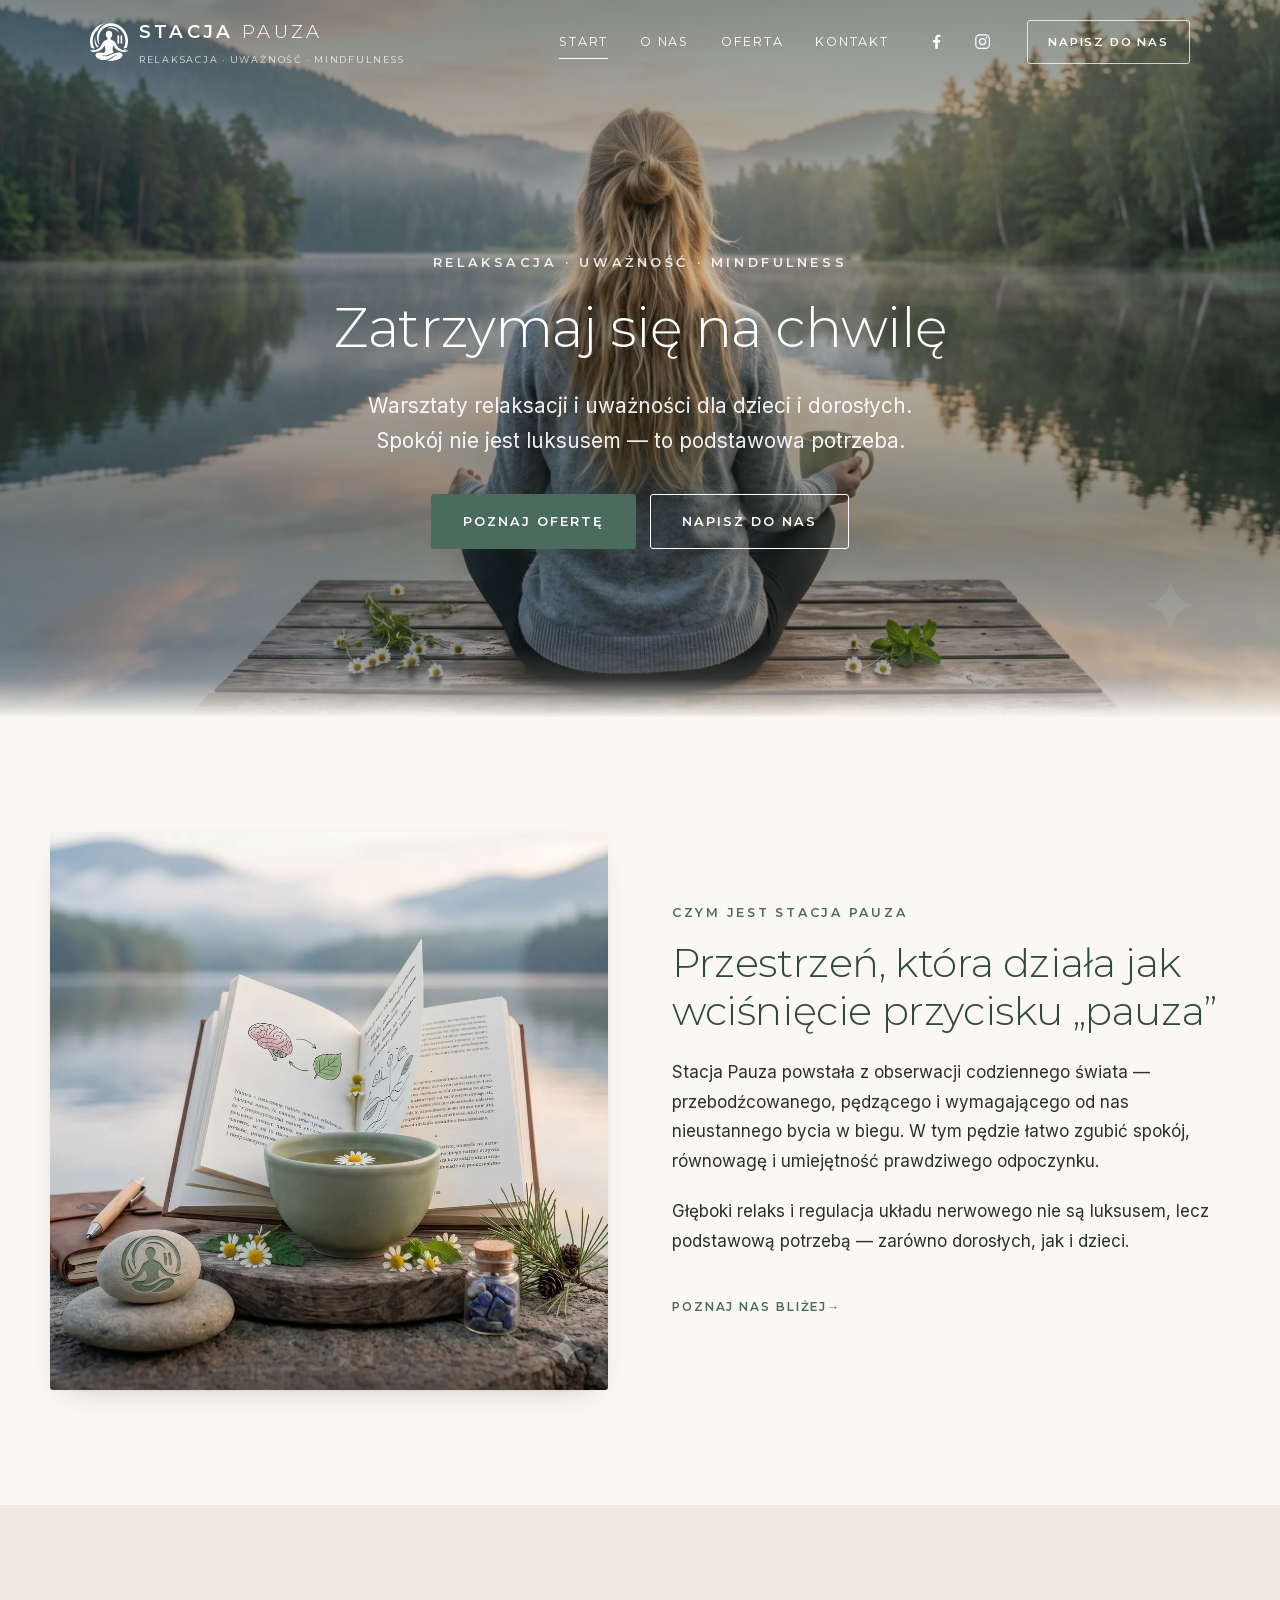
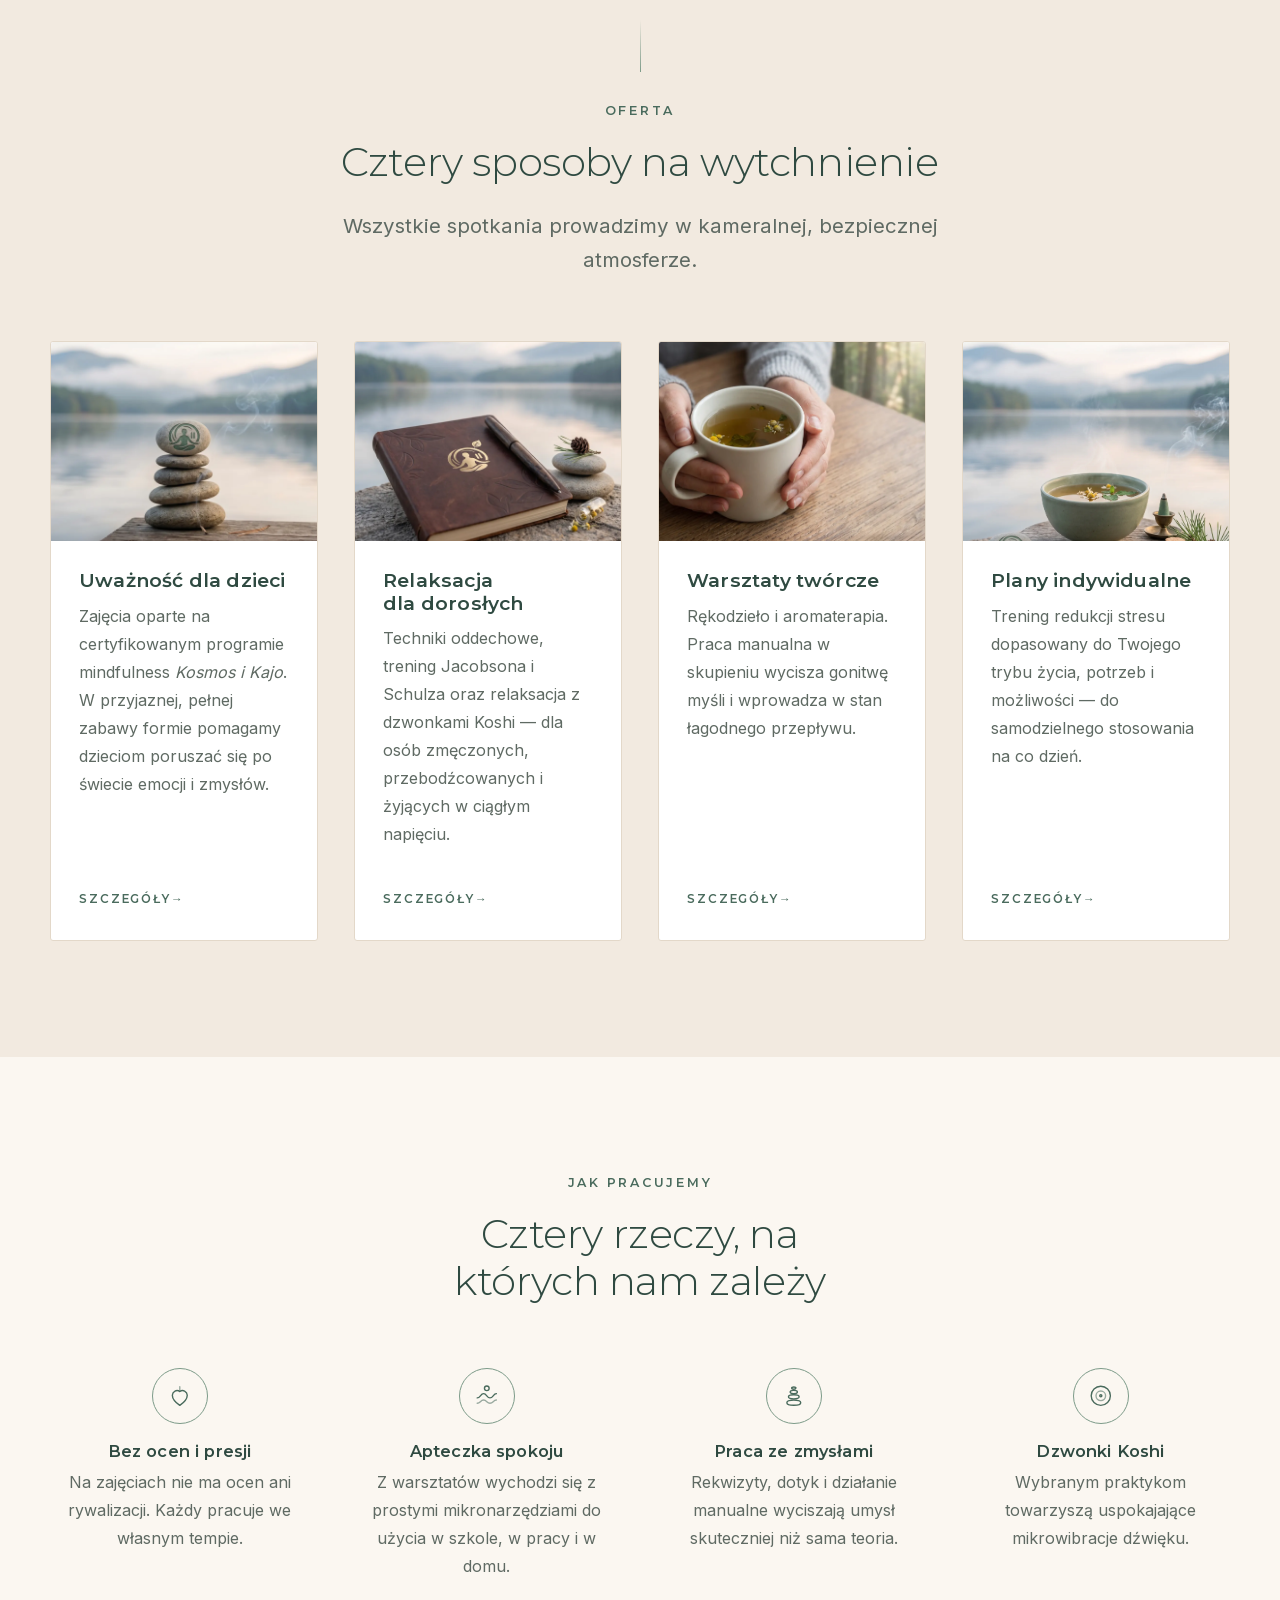
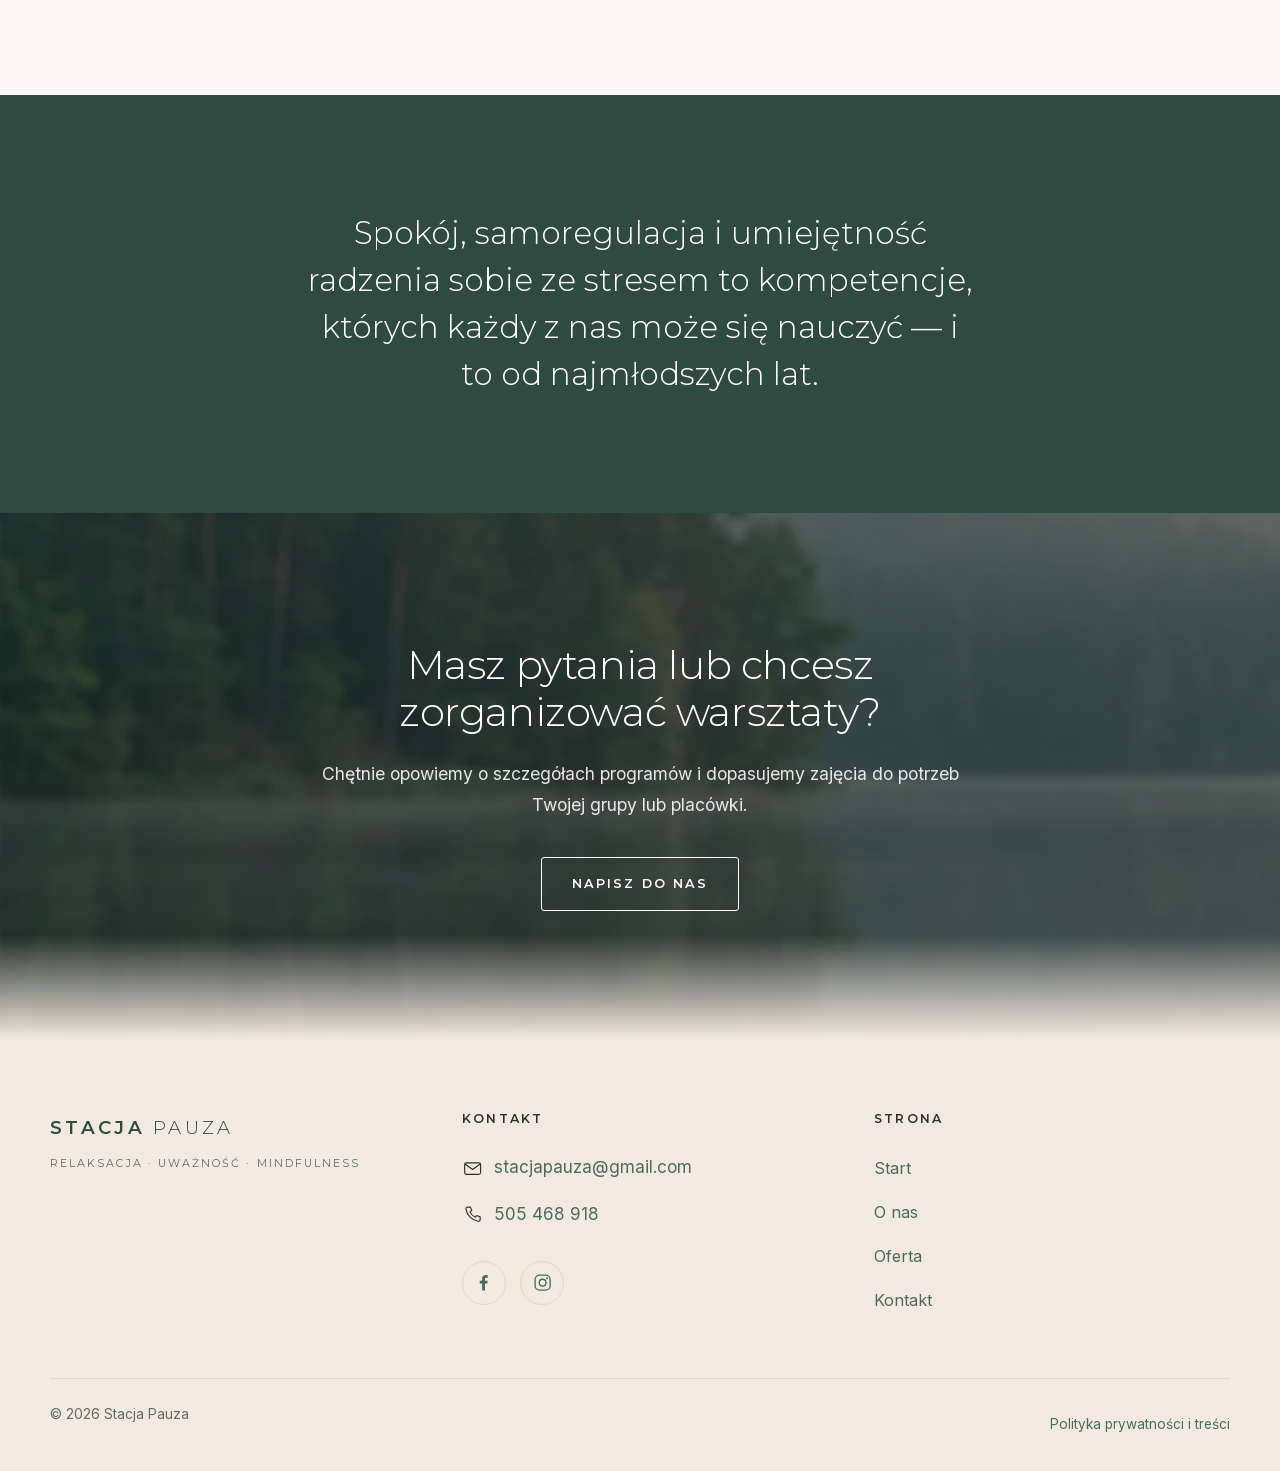
==== index.html @ aefe7a34 "Prawdziwe treści na wszystkich podstronach Wersja wynikowa po zmianach w repozytorium projektowym." ====
<!DOCTYPE html>
<html lang="pl">
<head>
  <meta charset="utf-8">
  <meta name="viewport" content="width=device-width, initial-scale=1">
  <title>Stacja Pauza</title>
  <meta name="description" content="Warsztaty relaksacji i uważności dla dzieci i dorosłych — mindfulness, techniki oddechowe, aromaterapia i dźwięk dzwonków Koshi.">
  <link rel="canonical" href="https://stacjapauza.pl/index.html">

  <meta property="og:site_name" content="Stacja Pauza">
  <meta property="og:title" content="Stacja Pauza">
  <meta property="og:description" content="Warsztaty relaksacji i uważności dla dzieci i dorosłych — mindfulness, techniki oddechowe, aromaterapia i dźwięk dzwonków Koshi.">
  <meta property="og:url" content="https://stacjapauza.pl/index.html">
  <meta property="og:image" content="https://stacjapauza.pl/assets/img/og.jpg">
  <meta property="og:type" content="website">
  <meta property="og:locale" content="pl_PL">
  <meta name="twitter:card" content="summary_large_image">

  <meta name="theme-color" content="#fbf7f1">
  <link rel="icon" href="/favicon.svg" type="image/svg+xml">
  <link rel="stylesheet" href="/assets/css/fonts.css">
  <link rel="stylesheet" href="/assets/css/style.css">
</head>
<body class="">
  <a class="skip-link" href="#main">Przejdź do treści</a>

    <!-- Zestaw ikon. Użycie: <svg class="icon"><use href="#i-oddech"></use></svg> -->
  <svg xmlns="http://www.w3.org/2000/svg" style="display:none" aria-hidden="true" focusable="false">
    <symbol id="i-oddech" viewBox="0 0 24 24" fill="none" stroke="currentColor" stroke-width="1.3" stroke-linecap="round" stroke-linejoin="round">
      <path d="M3 14c3 0 3-4 6-4s3 4 6 4 3-4 6-4"/>
      <path d="M3 19c3 0 3-3 6-3s3 3 6 3 3-3 6-3" opacity=".55"/>
      <circle cx="12" cy="5" r="2.2"/>
    </symbol>
    <symbol id="i-cisza" viewBox="0 0 24 24" fill="none" stroke="currentColor" stroke-width="1.3" stroke-linecap="round" stroke-linejoin="round">
      <circle cx="12" cy="12" r="9"/>
      <circle cx="12" cy="12" r="4.5" opacity=".55"/>
      <circle cx="12" cy="12" r="1"/>
    </symbol>
    <symbol id="i-rownowaga" viewBox="0 0 24 24" fill="none" stroke="currentColor" stroke-width="1.3" stroke-linecap="round" stroke-linejoin="round">
      <ellipse cx="12" cy="18.5" rx="6.5" ry="2.4"/>
      <ellipse cx="12" cy="13" rx="5" ry="2"/>
      <ellipse cx="12" cy="8.5" rx="3.4" ry="1.6"/>
      <ellipse cx="12" cy="4.8" rx="2" ry="1.1"/>
    </symbol>
    <symbol id="i-uwaznosc" viewBox="0 0 24 24" fill="none" stroke="currentColor" stroke-width="1.3" stroke-linecap="round" stroke-linejoin="round">
      <path d="M12 21c-4.5-3.2-7-6-7-9.6A4.4 4.4 0 0 1 12 8a4.4 4.4 0 0 1 7 3.4c0 3.6-2.5 6.4-7 9.6Z"/>
      <path d="M12 8V3.5" opacity=".55"/>
    </symbol>
    <symbol id="i-grupa" viewBox="0 0 24 24" fill="none" stroke="currentColor" stroke-width="1.3" stroke-linecap="round" stroke-linejoin="round">
      <circle cx="9" cy="8" r="3"/>
      <circle cx="17" cy="9.5" r="2.3" opacity=".55"/>
      <path d="M3.5 19c0-3 2.5-5 5.5-5s5.5 2 5.5 5"/>
      <path d="M16.5 14.2c2.3.4 4 2.3 4 4.8" opacity=".55"/>
    </symbol>
    <symbol id="i-czas" viewBox="0 0 24 24" fill="none" stroke="currentColor" stroke-width="1.3" stroke-linecap="round" stroke-linejoin="round">
      <circle cx="12" cy="12" r="9"/>
      <path d="M12 7v5.2l3.2 1.9"/>
    </symbol>
    <symbol id="i-mail" viewBox="0 0 24 24" fill="none" stroke="currentColor" stroke-width="1.3" stroke-linecap="round" stroke-linejoin="round">
      <rect x="3" y="5.5" width="18" height="13" rx="2"/>
      <path d="m3.8 7 8.2 6 8.2-6"/>
    </symbol>
    <symbol id="i-telefon" viewBox="0 0 24 24" fill="none" stroke="currentColor" stroke-width="1.3" stroke-linecap="round" stroke-linejoin="round">
      <path d="M6.5 3.5h3l1.5 4-2 1.4a12 12 0 0 0 6.1 6.1l1.4-2 4 1.5v3a2 2 0 0 1-2.2 2A16.5 16.5 0 0 1 4.5 5.7a2 2 0 0 1 2-2.2Z"/>
    </symbol>
    <symbol id="i-miejsce" viewBox="0 0 24 24" fill="none" stroke="currentColor" stroke-width="1.3" stroke-linecap="round" stroke-linejoin="round">
      <path d="M12 21.5c4.3-4.6 6.5-8 6.5-10.8a6.5 6.5 0 1 0-13 0c0 2.8 2.2 6.2 6.5 10.8Z"/>
      <circle cx="12" cy="10.5" r="2.4"/>
    </symbol>
    <symbol id="i-facebook" viewBox="0 0 24 24" fill="currentColor">
      <path d="M13.5 21v-8h2.7l.4-3.1h-3.1V7.9c0-.9.25-1.5 1.55-1.5H16.7V3.6A21 21 0 0 0 14.3 3.5c-2.4 0-4 1.45-4 4.12V9.9H7.6V13h2.7v8Z"/>
    </symbol>
    <symbol id="i-instagram" viewBox="0 0 24 24" fill="none" stroke="currentColor" stroke-width="1.5" stroke-linecap="round">
      <rect x="3.5" y="3.5" width="17" height="17" rx="5"/>
      <circle cx="12" cy="12" r="3.8"/>
      <circle cx="17" cy="7" r="1.1" fill="currentColor" stroke="none"/>
    </symbol>
  </svg>


  <header class="site-header" id="site-header">
    <div class="site-header__inner">
      <a class="brand" href="/index.html">
        <span class="brand__mark" aria-hidden="true"></span>
        <span class="brand__text">
          <span class="brand__name"><strong>Stacja</strong> Pauza</span>
          <span class="brand__tagline">Relaksacja · Uważność · Mindfulness</span>
        </span>
      </a>

      <button class="nav-toggle" type="button" aria-expanded="false" aria-controls="site-nav">
        <span class="nav-toggle__bars" aria-hidden="true"></span>
        <span class="nav-toggle__label">Menu</span>
      </button>

      <nav class="site-nav" id="site-nav" aria-label="Menu główne">
        <a href="/index.html" aria-current="page">Start</a>
      <a href="/about.html">O nas</a>
      <a href="/services.html">Oferta</a>
      <a href="/contact.html">Kontakt</a>
        <span class="site-nav__social">
          <a href="https://www.facebook.com/stacjapauza" aria-label="Facebook" rel="noopener" target="_blank"><svg class="icon" aria-hidden="true"><use href="#i-facebook"></use></svg></a>
          <a href="https://www.instagram.com/stacjapauza/" aria-label="Instagram" rel="noopener" target="_blank"><svg class="icon" aria-hidden="true"><use href="#i-instagram"></use></svg></a>
        </span>
        <a class="btn btn--sm site-nav__cta" href="/contact.html">Napisz do nas</a>
      </nav>
    </div>
  </header>

  <section class="hero hero--large hero--photo" style="background-image:url(/assets/img/hero-pomost.webp);background-position:center 26%">
    <div class="hero__inner">
      <p class="hero__kicker">Relaksacja · Uważność · Mindfulness</p>
      <h1 class="hero__title">Zatrzymaj się na chwilę</h1>
      <p class="hero__lead">Warsztaty relaksacji i uważności dla dzieci i dorosłych. Spokój nie jest luksusem — to podstawowa potrzeba.</p>
      <p class="hero__actions">
        <a class="btn" href="/services.html">Poznaj ofertę</a>
        <a class="btn btn--ghost" href="/contact.html">Napisz do nas</a>
      </p>
    </div>
  </section>

  <main id="main">
    <section class="section">
      <div class="container">
        <div class="split">
          <div class="split__media">
            <img src="/assets/img/ksiazka-miska.webp" width="1100" height="1100"
                 alt="Otwarta książka, ceramiczna miska z naparem i kamienie nad brzegiem jeziora" loading="lazy">
          </div>
          <div class="split__text">
            <p class="kicker">Czym jest Stacja Pauza</p>
            <h2>Przestrzeń, która działa jak wciśnięcie przycisku „pauza”</h2>
            <p>Stacja Pauza powstała z obserwacji codziennego świata — przebodźcowanego,
              pędzącego i wymagającego od nas nieustannego bycia w biegu. W tym pędzie łatwo
              zgubić spokój, równowagę i umiejętność prawdziwego odpoczynku.</p>
            <p>Głęboki relaks i regulacja układu nerwowego nie są luksusem, lecz podstawową
              potrzebą — zarówno dorosłych, jak i dzieci.</p>
            <p><a class="card__more" href="/about.html">Poznaj nas bliżej</a></p>
          </div>
        </div>
      </div>
    </section>

    <section class="section section--sand">
      <div class="container">
        <div class="section-head">
          <span class="mark" aria-hidden="true"></span>
          <p class="kicker">Oferta</p>
          <h2>Cztery sposoby na wytchnienie</h2>
          <p class="lead">Wszystkie spotkania prowadzimy w kameralnej, bezpiecznej atmosferze.</p>
        </div>

        <div class="cards">
          <article class="card">
            <div class="card__media">
              <img src="/assets/img/kamienie-pomost.webp" width="1100" height="1100"
                   alt="Stos kamieni na drewnianym pomoście, mgła nad jeziorem" loading="lazy">
            </div>
            <div class="card__body">
              <h3>Uważność dla dzieci</h3>
              <p>Zajęcia oparte na certyfikowanym programie mindfulness <em>Kosmos i Kajo</em>.
                W przyjaznej, pełnej zabawy formie pomagamy dzieciom poruszać się po świecie
                emocji i zmysłów.</p>
              <a class="card__more" href="/services.html">Szczegóły</a>
            </div>
          </article>

          <article class="card">
            <div class="card__media">
              <img src="/assets/img/dziennik.webp" width="1100" height="1100"
                   alt="Skórzany dziennik i pióro na kamieniu nad jeziorem" loading="lazy">
            </div>
            <div class="card__body">
              <h3>Relaksacja dla dorosłych</h3>
              <p>Techniki oddechowe, trening Jacobsona i Schulza oraz relaksacja z dzwonkami
                Koshi — dla osób zmęczonych, przebodźcowanych i żyjących w ciągłym napięciu.</p>
              <a class="card__more" href="/services.html">Szczegóły</a>
            </div>
          </article>

          <article class="card">
            <div class="card__media">
              <img src="/assets/img/herbata-dlonie.webp" width="1600" height="893"
                   alt="Dłonie obejmujące kubek ziołowego naparu" loading="lazy">
            </div>
            <div class="card__body">
              <h3>Warsztaty twórcze</h3>
              <p>Rękodzieło i aromaterapia. Praca manualna w skupieniu wycisza gonitwę myśli
                i wprowadza w stan łagodnego przepływu.</p>
              <a class="card__more" href="/services.html">Szczegóły</a>
            </div>
          </article>

          <article class="card">
            <div class="card__media">
              <img src="/assets/img/miska-kadzidlo.webp" width="1400" height="1042"
                   alt="Ceramiczna miska z naparem i kadzidło nad taflą jeziora" loading="lazy">
            </div>
            <div class="card__body">
              <h3>Plany indywidualne</h3>
              <p>Trening redukcji stresu dopasowany do Twojego trybu życia, potrzeb
                i możliwości — do samodzielnego stosowania na co dzień.</p>
              <a class="card__more" href="/services.html">Szczegóły</a>
            </div>
          </article>
        </div>
      </div>
    </section>

    <section class="section">
      <div class="container">
        <div class="section-head">
          <p class="kicker">Jak pracujemy</p>
          <h2>Cztery rzeczy, na których nam zależy</h2>
        </div>

        <div class="values">
          <div class="value">
            <div class="value__icon"><svg class="icon" aria-hidden="true"><use href="#i-uwaznosc"></use></svg></div>
            <h3>Bez ocen i presji</h3>
            <p>Na zajęciach nie ma ocen ani rywalizacji. Każdy pracuje we własnym tempie.</p>
          </div>
          <div class="value">
            <div class="value__icon"><svg class="icon" aria-hidden="true"><use href="#i-oddech"></use></svg></div>
            <h3>Apteczka spokoju</h3>
            <p>Z warsztatów wychodzi się z prostymi mikronarzędziami do użycia w szkole,
              w pracy i w domu.</p>
          </div>
          <div class="value">
            <div class="value__icon"><svg class="icon" aria-hidden="true"><use href="#i-rownowaga"></use></svg></div>
            <h3>Praca ze zmysłami</h3>
            <p>Rekwizyty, dotyk i działanie manualne wyciszają umysł skuteczniej niż sama teoria.</p>
          </div>
          <div class="value">
            <div class="value__icon"><svg class="icon" aria-hidden="true"><use href="#i-cisza"></use></svg></div>
            <h3>Dzwonki Koshi</h3>
            <p>Wybranym praktykom towarzyszą uspokajające mikrowibracje dźwięku.</p>
          </div>
        </div>
      </div>
    </section>

    <section class="section section--forest">
      <div class="container">
        <blockquote class="quote">
          <p>Spokój, samoregulacja i umiejętność radzenia sobie ze stresem to kompetencje,
            których każdy z nas może się nauczyć — i to od najmłodszych lat.</p>
        </blockquote>
      </div>
    </section>

    <section class="cta-band" style="background-image:url(/assets/img/band-jezioro.webp);background-position:center 30%">
      <div class="cta-band__inner">
        <h2>Masz pytania lub chcesz zorganizować warsztaty?</h2>
        <p>Chętnie opowiemy o szczegółach programów i dopasujemy zajęcia do potrzeb
          Twojej grupy lub placówki.</p>
        <p class="hero__actions"><a class="btn btn--ghost" href="/contact.html">Napisz do nas</a></p>
      </div>
    </section>
  </main>

  <footer class="site-footer">
    <div class="site-footer__inner">
      <div class="site-footer__brand">
        <span class="brand__name"><strong>Stacja</strong> Pauza</span>
        <p class="site-footer__tagline">Relaksacja · Uważność · Mindfulness</p>
      </div>

      <div class="site-footer__col">
        <h2>Kontakt</h2>
        <ul class="contact-list">
          <li><svg class="icon" aria-hidden="true"><use href="#i-mail"></use></svg><a href="mailto:stacjapauza@gmail.com">stacjapauza@gmail.com</a></li>
          <li><svg class="icon" aria-hidden="true"><use href="#i-telefon"></use></svg><a href="tel:+48505468918">505 468 918</a></li>
        </ul>
        <p class="social"><a href="https://www.facebook.com/stacjapauza" aria-label="Facebook" rel="noopener" target="_blank"><svg class="icon" aria-hidden="true"><use href="#i-facebook"></use></svg></a><a href="https://www.instagram.com/stacjapauza/" aria-label="Instagram" rel="noopener" target="_blank"><svg class="icon" aria-hidden="true"><use href="#i-instagram"></use></svg></a></p>
      </div>

      <div class="site-footer__col">
        <h2>Strona</h2>
        <nav aria-label="Menu w stopce">
          <a href="/index.html" aria-current="page">Start</a>
      <a href="/about.html">O nas</a>
      <a href="/services.html">Oferta</a>
      <a href="/contact.html">Kontakt</a>
        </nav>
      </div>
    </div>

    <div class="site-footer__bottom">
      <p>&copy; 2026 Stacja Pauza</p>
      <a href="/privacy.html">Polityka prywatności i treści</a>
    </div>
  </footer>

  <script src="/assets/js/site.js" defer></script>
  <script data-goatcounter="https://stacjapauza.goatcounter.com/count"
          async src="//gc.zgo.at/count.js"></script>
</body>
</html>
---- assets/css/fonts.css ----
/* Fonty hostowane lokalnie — bez odpytywania serwerów Google (RODO).
   Generowane przez scripts/fetch-fonts.sh — nie edytować ręcznie. */

@font-face {
  font-family: 'Inter';
  font-style: normal;
  font-weight: 400;
  font-display: swap;
  src: url(/assets/fonts/inter-400-latin-ext.woff2) format('woff2');
  unicode-range: U+0100-02BA, U+02BD-02C5, U+02C7-02CC, U+02CE-02D7, U+02DD-02FF, U+0304, U+0308, U+0329, U+1D00-1DBF, U+1E00-1E9F, U+1EF2-1EFF, U+2020, U+20A0-20AB, U+20AD-20C0, U+2113, U+2C60-2C7F, U+A720-A7FF;
}

@font-face {
  font-family: 'Inter';
  font-style: normal;
  font-weight: 400;
  font-display: swap;
  src: url(/assets/fonts/inter-400-latin.woff2) format('woff2');
  unicode-range: U+0000-00FF, U+0131, U+0152-0153, U+02BB-02BC, U+02C6, U+02DA, U+02DC, U+0304, U+0308, U+0329, U+2000-206F, U+20AC, U+2122, U+2191, U+2193, U+2212, U+2215, U+FEFF, U+FFFD;
}

@font-face {
  font-family: 'Montserrat';
  font-style: normal;
  font-weight: 300;
  font-display: swap;
  src: url(/assets/fonts/montserrat-300-latin-ext.woff2) format('woff2');
  unicode-range: U+0100-02BA, U+02BD-02C5, U+02C7-02CC, U+02CE-02D7, U+02DD-02FF, U+0304, U+0308, U+0329, U+1D00-1DBF, U+1E00-1E9F, U+1EF2-1EFF, U+2020, U+20A0-20AB, U+20AD-20C0, U+2113, U+2C60-2C7F, U+A720-A7FF;
}

@font-face {
  font-family: 'Montserrat';
  font-style: normal;
  font-weight: 300;
  font-display: swap;
  src: url(/assets/fonts/montserrat-300-latin.woff2) format('woff2');
  unicode-range: U+0000-00FF, U+0131, U+0152-0153, U+02BB-02BC, U+02C6, U+02DA, U+02DC, U+0304, U+0308, U+0329, U+2000-206F, U+20AC, U+2122, U+2191, U+2193, U+2212, U+2215, U+FEFF, U+FFFD;
}

@font-face {
  font-family: 'Montserrat';
  font-style: normal;
  font-weight: 400;
  font-display: swap;
  src: url(/assets/fonts/montserrat-400-latin-ext.woff2) format('woff2');
  unicode-range: U+0100-02BA, U+02BD-02C5, U+02C7-02CC, U+02CE-02D7, U+02DD-02FF, U+0304, U+0308, U+0329, U+1D00-1DBF, U+1E00-1E9F, U+1EF2-1EFF, U+2020, U+20A0-20AB, U+20AD-20C0, U+2113, U+2C60-2C7F, U+A720-A7FF;
}

@font-face {
  font-family: 'Montserrat';
  font-style: normal;
  font-weight: 400;
  font-display: swap;
  src: url(/assets/fonts/montserrat-400-latin.woff2) format('woff2');
  unicode-range: U+0000-00FF, U+0131, U+0152-0153, U+02BB-02BC, U+02C6, U+02DA, U+02DC, U+0304, U+0308, U+0329, U+2000-206F, U+20AC, U+2122, U+2191, U+2193, U+2212, U+2215, U+FEFF, U+FFFD;
}

@font-face {
  font-family: 'Montserrat';
  font-style: normal;
  font-weight: 600;
  font-display: swap;
  src: url(/assets/fonts/montserrat-600-latin-ext.woff2) format('woff2');
  unicode-range: U+0100-02BA, U+02BD-02C5, U+02C7-02CC, U+02CE-02D7, U+02DD-02FF, U+0304, U+0308, U+0329, U+1D00-1DBF, U+1E00-1E9F, U+1EF2-1EFF, U+2020, U+20A0-20AB, U+20AD-20C0, U+2113, U+2C60-2C7F, U+A720-A7FF;
}

@font-face {
  font-family: 'Montserrat';
  font-style: normal;
  font-weight: 600;
  font-display: swap;
  src: url(/assets/fonts/montserrat-600-latin.woff2) format('woff2');
  unicode-range: U+0000-00FF, U+0131, U+0152-0153, U+02BB-02BC, U+02C6, U+02DA, U+02DC, U+0304, U+0308, U+0329, U+2000-206F, U+20AC, U+2122, U+2191, U+2193, U+2212, U+2215, U+FEFF, U+FFFD;
}
---- assets/css/style.css ----
/* Stacja Pauza — arkusz stylów.
   Kolory wyprowadzone z logotypu i zdjęć marki (content/images/katalog.md):
   szałwiowa zieleń sygnetu, mgła nad jeziorem, ciepłe drewno, kremowy piasek. */

:root {
  /* kolory */
  --ink: #2b322e;
  --ink-soft: #5f6a63;
  --cream: #fbf7f1;
  --sand: #f2eae0;
  --line: #e3d8c9;
  --sage: #7d9b89;
  --sage-deep: #4a6b5d;
  --forest: #2f4a41;
  --gold: #b08d57;
  --white: #fff;

  /* wymiary */
  --container: 1180px;
  --prose: 66ch;
  --gutter: clamp(1.25rem, 4vw, 2.5rem);
  --section-y: clamp(4rem, 9vw, 7.5rem);
  --radius: 3px;

  /* typografia */
  --font-head: "Montserrat", "Helvetica Neue", Arial, sans-serif;
  --font-body: "Inter", "Helvetica Neue", Arial, sans-serif;

  --header-h: 5.25rem;
  --shadow: 0 1px 2px rgba(43, 50, 46, .04), 0 12px 32px -18px rgba(43, 50, 46, .3);
}

*,
*::before,
*::after {
  box-sizing: border-box;
}

html {
  scroll-behavior: smooth;
}

@media (prefers-reduced-motion: reduce) {
  html { scroll-behavior: auto; }
  *, *::before, *::after { animation: none !important; transition: none !important; }
}

body {
  margin: 0;
  background: var(--cream);
  color: var(--ink);
  font-family: var(--font-body);
  font-size: 1.0625rem;
  line-height: 1.75;
  -webkit-font-smoothing: antialiased;
}

img {
  max-width: 100%;
  height: auto;
  display: block;
}

a {
  color: var(--sage-deep);
  text-underline-offset: .18em;
  text-decoration-thickness: 1px;
}

a:hover {
  color: var(--forest);
}

:focus-visible {
  outline: 2px solid var(--sage-deep);
  outline-offset: 3px;
}

.icon {
  width: 1.25em;
  height: 1.25em;
  flex: none;
}

/* ---------- typografia ---------- */

h1, h2, h3, h4 {
  font-family: var(--font-head);
  font-weight: 300;
  line-height: 1.18;
  letter-spacing: -.01em;
  color: var(--forest);
  margin: 0 0 .6em;
  text-wrap: balance;
}

h1 { font-size: clamp(2.1rem, 5.2vw, 3.4rem); }
h2 { font-size: clamp(1.7rem, 3.6vw, 2.5rem); }
h3 { font-size: 1.2rem; font-weight: 600; letter-spacing: .01em; }

p { margin: 0 0 1.25rem; }
p:last-child { margin-bottom: 0; }

.lead {
  font-size: clamp(1.1rem, 1.7vw, 1.28rem);
  line-height: 1.65;
  color: var(--ink-soft);
}

.kicker {
  font-family: var(--font-head);
  font-size: .78rem;
  font-weight: 600;
  letter-spacing: .22em;
  text-transform: uppercase;
  color: var(--sage-deep);
  margin: 0 0 1rem;
}

.skip-link {
  position: absolute;
  left: -9999px;
}

.skip-link:focus {
  left: var(--gutter);
  top: 1rem;
  z-index: 200;
  padding: .6rem 1.1rem;
  background: var(--white);
  border-radius: var(--radius);
  box-shadow: var(--shadow);
}

/* ---------- przyciski ---------- */

.btn {
  display: inline-flex;
  align-items: center;
  justify-content: center;
  gap: .5rem;
  min-height: 2.75rem;
  padding: .95rem 1.9rem;
  border: 1px solid var(--sage-deep);
  border-radius: var(--radius);
  background: var(--sage-deep);
  color: var(--white);
  font-family: var(--font-head);
  font-size: .8rem;
  font-weight: 600;
  letter-spacing: .16em;
  text-transform: uppercase;
  text-decoration: none;
  transition: background-color .25s, border-color .25s, color .25s;
}

.btn:hover {
  background: var(--forest);
  border-color: var(--forest);
  color: var(--white);
}

.btn--ghost {
  background: transparent;
  border-color: currentColor;
  color: var(--white);
}

.btn--ghost:hover {
  background: rgba(255, 255, 255, .14);
  border-color: var(--white);
  color: var(--white);
}

.btn--sm {
  padding: .65rem 1.25rem;
  font-size: .72rem;
  white-space: nowrap;
}

/* ---------- nagłówek strony ---------- */

.site-header {
  position: sticky;
  top: 0;
  z-index: 100;
  background: var(--cream);
  border-bottom: 1px solid var(--line);
  transition: background-color .3s, border-color .3s;
}

/* Na podstronach ze zdjęciem powitalnym nagłówek leży na zdjęciu,
   dopóki użytkownik nie zacznie przewijać (klasę dokłada assets/js/site.js). */
body:not(.no-hero) .site-header {
  position: fixed;
  inset: 0 0 auto;
  background: transparent;
  border-bottom-color: transparent;
}

body:not(.no-hero) .site-header:not(.is-scrolled) .brand,
body:not(.no-hero) .site-header:not(.is-scrolled) .site-nav a:not(.btn),
body:not(.no-hero) .site-header:not(.is-scrolled) .nav-toggle {
  color: var(--white);
}

body:not(.no-hero) .site-header:not(.is-scrolled) .brand__tagline {
  color: rgba(255, 255, 255, .8);
}

body:not(.no-hero) .site-header:not(.is-scrolled) .site-nav__cta {
  border-color: rgba(255, 255, 255, .75);
  background: transparent;
}

body:not(.no-hero) .site-header.is-scrolled {
  background: var(--cream);
  border-bottom-color: var(--line);
  box-shadow: 0 8px 24px -20px rgba(43, 50, 46, .5);
}

.site-header__inner {
  position: relative;
  max-width: var(--container);
  min-height: var(--header-h);
  margin: 0 auto;
  padding: 0 var(--gutter);
  display: flex;
  align-items: center;
  justify-content: space-between;
  gap: clamp(1rem, 3vw, 2rem);
}

.brand {
  display: flex;
  align-items: center;
  gap: .7rem;
  min-height: 2.75rem;
  min-width: 0;
  color: var(--forest);
  text-decoration: none;
  transition: color .3s;
}

.brand__text {
  display: grid;
  gap: .2rem;
  min-width: 0;
}

/* Sygnet jako maska, a nie zwykły obrazek: dzięki temu przyjmuje kolor tekstu obok,
   czyli jest biały nad zdjęciem i ciemnozielony po przewinięciu — bez drugiego pliku.
   Poza @supports znak się nie pokazuje, żeby w starszej przeglądarce nie został
   po nim kolorowy prostokąt. */
.brand__mark {
  display: none;
  flex: none;
  width: clamp(1.9rem, 4.4vw, 2.35rem);
  aspect-ratio: 1;
  background: currentColor;
}

@supports ((-webkit-mask-image: url("#m")) or (mask-image: url("#m"))) {
  .brand__mark {
    display: block;
    -webkit-mask: url(/assets/img/logo-znak.svg) center / contain no-repeat;
    mask: url(/assets/img/logo-znak.svg) center / contain no-repeat;
  }
}

.brand__name {
  font-family: var(--font-head);
  font-size: clamp(.95rem, 2.4vw, 1.15rem);
  font-weight: 300;
  letter-spacing: .18em;
  text-transform: uppercase;
  white-space: nowrap;
}

.brand__name strong { font-weight: 600; }

.brand__tagline {
  font-family: var(--font-head);
  font-size: .58rem;
  font-weight: 400;
  letter-spacing: .19em;
  text-transform: uppercase;
  color: var(--ink-soft);
  transition: color .3s;
}

.site-nav {
  display: flex;
  align-items: center;
  gap: clamp(1.25rem, 2.5vw, 2.25rem);
}

.site-nav > a:not(.btn) {
  font-family: var(--font-head);
  white-space: nowrap;
  font-size: .78rem;
  font-weight: 400;
  letter-spacing: .14em;
  text-transform: uppercase;
  color: var(--ink);
  text-decoration: none;
  padding: .35rem 0;
  border-bottom: 1px solid transparent;
  transition: color .25s, border-color .25s;
}

.site-nav > a:not(.btn):hover,
.site-nav > a[aria-current="page"] {
  border-bottom-color: currentColor;
}

/* Profile społecznościowe w nagłówku. Ikony mają własne pole dotykowe 44 px, więc
   grupa dostaje ujemny margines — inaczej odsunęłaby się od menu bardziej, niż widać. */
.site-nav__social {
  display: flex;
  align-items: center;
  gap: .1rem;
  margin: 0 -.6rem 0 -.35rem;
}

.site-nav__social a {
  display: grid;
  place-items: center;
  width: 2.75rem;
  height: 2.75rem;
  color: var(--ink);
  border-radius: 50%;
  transition: opacity .25s;
}

/* Wygaszanie zamiast zmiany koloru: działa tak samo nad zdjęciem i na kremowym tle. */
.site-nav__social a:hover {
  opacity: .65;
}

.site-nav__social .icon {
  width: 1.2rem;
  height: 1.2rem;
}

.nav-toggle {
  display: none;
  align-items: center;
  gap: .55rem;
  min-height: 2.75rem;
  padding: .5rem 0;
  border: 0;
  background: none;
  color: var(--ink);
  font-family: var(--font-head);
  font-size: .72rem;
  font-weight: 600;
  letter-spacing: .16em;
  text-transform: uppercase;
  cursor: pointer;
}

.nav-toggle__bars,
.nav-toggle__bars::before,
.nav-toggle__bars::after {
  display: block;
  width: 22px;
  height: 1.5px;
  background: currentColor;
  transition: transform .25s, opacity .25s;
}

.nav-toggle__bars {
  position: relative;
}

.nav-toggle__bars::before,
.nav-toggle__bars::after {
  content: "";
  position: absolute;
  left: 0;
}

.nav-toggle__bars::before { top: -7px; }
.nav-toggle__bars::after  { top: 7px; }

.nav-toggle[aria-expanded="true"] .nav-toggle__bars { background: transparent; }
.nav-toggle[aria-expanded="true"] .nav-toggle__bars::before { transform: translateY(7px) rotate(45deg); }
.nav-toggle[aria-expanded="true"] .nav-toggle__bars::after  { transform: translateY(-7px) rotate(-45deg); }

/* Poniżej ~560 px hasło pod nazwą nie mieści się obok przycisku menu.
   Zostaje w stopce, gdzie jest na nie miejsce. */
@media (max-width: 560px) {
  .brand__tagline { display: none; }
}

@media (max-width: 1020px) {
  .nav-toggle { display: inline-flex; }

  .site-nav {
    position: absolute;
    inset: 100% 0 auto;
    display: none;
    flex-direction: column;
    align-items: stretch;
    gap: 0;
    padding: .5rem var(--gutter) 1.75rem;
    background: var(--cream);
    border-bottom: 1px solid var(--line);
    box-shadow: var(--shadow);
  }

  .site-nav.is-open { display: flex; }

  /* w rozwiniętym menu obowiązuje kremowe tło, nie jasny wariant znad zdjęcia */
  body:not(.no-hero) .site-header:not(.is-scrolled) .site-nav.is-open a:not(.btn) {
    color: var(--ink);
  }

  .site-nav > a:not(.btn) {
    display: flex;
    align-items: center;
    min-height: 2.75rem;
    padding: .95rem 0;
    border-bottom: 1px solid var(--line);
  }

  .site-nav > a:not(.btn):hover,
  .site-nav > a[aria-current="page"] {
    color: var(--sage-deep);
    border-bottom-color: var(--line);
  }

  /* W rozwiniętym menu ikony układają się w rząd pod pozycjami menu. */
  .site-nav__social {
    margin: 1.25rem 0 0 -.6rem;
    gap: .35rem;
  }

  .site-nav__cta {
    margin-top: 1.25rem;
    justify-content: center;
  }

  body:not(.no-hero) .site-header:not(.is-scrolled) .site-nav.is-open .site-nav__cta {
    color: var(--white);
    background: var(--sage-deep);
    border-color: var(--sage-deep);
  }
}

/* ---------- sekcja powitalna ---------- */

.hero {
  position: relative;
  display: flex;
  align-items: center;
  padding: calc(var(--header-h) + clamp(3rem, 8vw, 6rem)) var(--gutter) clamp(3rem, 8vw, 6rem);
  background: var(--forest) center/cover no-repeat;
  color: var(--white);
  text-align: center;
}

/* Wysokość dużego nagłówka podąża za proporcją zdjęcia, a nie za sztywnym limitem
   w pikselach. Zdjęcie ma proporcję ok. 16:9, czyli wysokość ≈ 56% szerokości —
   przy `background-size: cover` oznacza to, że kadr pokazuje się w całości.

   Sztywne 780 px działało dobrze do jakichś 1440 px szerokości, ale wyżej okno robiło
   się coraz bardziej „panoramiczne" od zdjęcia i cover przycinał je z góry i z dołu:
   przy 1920 px ginęło 27% kadru, przy 2560 px prawie połowa. Postać rosła, a znikał
   krajobraz dookoła niej — czyli to, co w tym ujęciu najlepsze.

   78vh to dolna granica, żeby na niskich oknach nagłówek nie zrobił się pasem.

   Limit --hero-max-h jest większy niż wysokość ekranu i to jest zamierzone: przy oknie
   szerokim i niskim (np. 1623×750) pokazanie całego kadru wymaga 909 px wysokości.
   Zejście do 100vh oznaczałoby tam z powrotem 17% ucięcia. Przy 130vh kadr jest pełny
   na każdym rozmiarze, a przyciski i tak zostają nad zgięciem — sprawdzone od 968 px
   do 2560 px szerokości. Poniżej zgięcia ląduje tylko dolny fragment zdjęcia, który
   i tak rozpływa się w tło. */
.hero--large {
  min-height: min(max(78vh, 56vw), var(--hero-max-h, 130vh));
}

/* Niskie nagłówki podstron celowo pokazują tylko pas zdjęcia. */
.hero--compact { min-height: min(58vh, 460px); }

.hero--photo::before {
  content: "";
  position: absolute;
  inset: 0;
  background:
    linear-gradient(180deg,
      rgba(24, 38, 33, .5) 0%,
      rgba(24, 38, 33, .22) 38%,
      rgba(24, 38, 33, .5) 74%,
      rgba(24, 38, 33, .12) 100%);
}

/* Zdjęcie rozpływa się w tło sekcji poniżej zamiast kończyć się ostrą krawędzią.
   Wysokość w procentach, żeby niski nagłówek podstrony nie dostał tak samo grubego
   pasa jak wysoki nagłówek strony głównej.

   Pas jest celowo niski: na zdjęciu z pomostu sylwetka sięga do ok. 92% wysokości
   kadru, więc wyżej poprowadzone rozjaśnienie zjadałoby postać. Rozpływają się same
   deski. Gradient jest przy tym wyprofilowany — przez pierwszą połowę pasa jest
   prawie niewidoczny, więc przejście czyta się miękko mimo niewielkiej wysokości.

   --hero-fade nadpisujemy, gdyby pod nagłówkiem miała kiedyś stanąć sekcja
   w innym kolorze niż kremowy. */
.hero--photo::after {
  content: "";
  position: absolute;
  inset: auto 0 -1px;
  height: var(--hero-fade-h, 10%);
  min-height: 3.5rem;
  /* Zapas dla przeglądarek bez color-mix(): bez niego cała reguła jest odrzucana
     i wraca ostra krawędź. Wartości to --cream zapisany wprost. */
  background: linear-gradient(180deg,
    rgba(251, 247, 241, 0) 0%,
    rgba(251, 247, 241, .5) 70%,
    rgb(251, 247, 241) 100%);
  background: linear-gradient(180deg,
    transparent 0%,
    color-mix(in srgb, var(--hero-fade, var(--cream)) 18%, transparent) 45%,
    color-mix(in srgb, var(--hero-fade, var(--cream)) 62%, transparent) 76%,
    var(--hero-fade, var(--cream)) 100%);
  pointer-events: none;
}

.hero__inner {
  position: relative;
  max-width: 46rem;
  margin: 0 auto;
}

.hero__kicker {
  font-family: var(--font-head);
  font-size: .8rem;
  font-weight: 600;
  letter-spacing: .28em;
  text-transform: uppercase;
  color: rgba(255, 255, 255, .88);
  margin: 0 0 1.4rem;
}

.hero__title {
  color: var(--white);
  margin-bottom: .5em;
  text-shadow: 0 1px 24px rgba(20, 34, 29, .35);
}

.hero__lead {
  font-size: clamp(1.05rem, 1.8vw, 1.3rem);
  line-height: 1.7;
  color: rgba(255, 255, 255, .92);
  margin: 0 auto;
  max-width: 34rem;
}

.hero__actions {
  display: flex;
  flex-wrap: wrap;
  justify-content: center;
  gap: .9rem;
  margin: 2.25rem 0 0;
}

/* ---------- układ sekcji ---------- */

.section {
  padding: var(--section-y) var(--gutter);
}

.section--sand { background: var(--sand); }
.section--forest { background: var(--forest); color: rgba(255, 255, 255, .85); }
.section--forest h2,
.section--forest h3 { color: var(--white); }
.section--forest .kicker { color: var(--sage); }
.section--forest .lead { color: rgba(255, 255, 255, .8); }

.container {
  max-width: var(--container);
  margin: 0 auto;
}

.container--prose {
  max-width: var(--prose);
}

.section-head {
  max-width: 42rem;
  margin: 0 auto clamp(2.5rem, 5vw, 4rem);
  text-align: center;
}

.section-head :last-child { margin-bottom: 0; }

/* ozdobny separator w duchu sygnetu marki */
.mark {
  display: block;
  width: 1px;
  height: 3.25rem;
  margin: 0 auto 1.75rem;
  background: linear-gradient(180deg, transparent, var(--sage));
}

.mark--dot {
  height: auto;
  width: auto;
  background: none;
  text-align: center;
  color: var(--sage);
  letter-spacing: .8em;
  font-size: .7rem;
}

/* ---------- tekst + zdjęcie ---------- */

.split {
  display: grid;
  gap: clamp(2rem, 5vw, 4.5rem);
  align-items: center;
  grid-template-columns: 1fr;
}

@media (min-width: 820px) {
  .split { grid-template-columns: 1fr 1fr; }
  .split--reverse .split__media { order: 2; }
}

.split__media img {
  width: 100%;
  border-radius: var(--radius);
  box-shadow: var(--shadow);
}

.split__text :last-child { margin-bottom: 0; }

/* ---------- karty ---------- */

.cards {
  display: grid;
  gap: clamp(1.5rem, 3vw, 2.25rem);
  /* 16rem, a nie 17rem: przy kontenerze 1180 px cztery kolumny po 17rem plus odstępy
     nie mieściły się w rzędzie i czwarta karta spadała sama do drugiego wiersza. */
  grid-template-columns: repeat(auto-fit, minmax(min(100%, 16rem), 1fr));
}

.card {
  display: flex;
  flex-direction: column;
  background: var(--white);
  border: 1px solid var(--line);
  border-radius: var(--radius);
  overflow: hidden;
  transition: transform .3s, box-shadow .3s;
}

.card:hover {
  transform: translateY(-3px);
  box-shadow: var(--shadow);
}

.card__media {
  aspect-ratio: 4 / 3;
  overflow: hidden;
}

.card__media img {
  width: 100%;
  height: 100%;
  object-fit: cover;
  transition: transform .6s ease;
}

.card:hover .card__media img { transform: scale(1.04); }

.card__body {
  padding: 1.75rem;
  display: flex;
  flex-direction: column;
  flex: 1;
}

.card__body h3 { margin-bottom: .6rem; }

.card__body p {
  color: var(--ink-soft);
  font-size: 1rem;
}

.card__more {
  display: inline-flex;
  align-items: center;
  align-self: flex-start;
  min-height: 2.75rem;
  margin-top: auto;
  padding-top: 1.1rem;
  font-family: var(--font-head);
  font-size: .74rem;
  font-weight: 600;
  letter-spacing: .16em;
  text-transform: uppercase;
  text-decoration: none;
}

.card__more::after {
  content: " →";
}

/* ---------- lista wartości ---------- */

.values {
  display: grid;
  gap: clamp(1.75rem, 4vw, 3rem);
  grid-template-columns: repeat(auto-fit, minmax(min(100%, 14rem), 1fr));
}

.value {
  text-align: center;
}

.value__icon {
  width: 3.5rem;
  height: 3.5rem;
  margin: 0 auto 1.1rem;
  display: grid;
  place-items: center;
  border: 1px solid var(--sage);
  border-radius: 50%;
  color: var(--sage-deep);
}

.value__icon .icon {
  width: 1.6rem;
  height: 1.6rem;
}

.value h3 {
  font-size: 1.02rem;
  margin-bottom: .45rem;
}

.value p {
  font-size: 1rem;
  color: var(--ink-soft);
}

.section--forest .value__icon {
  border-color: rgba(255, 255, 255, .35);
  color: var(--sage);
}

.section--forest .value p { color: rgba(255, 255, 255, .78); }

/* ---------- cytat ---------- */

.quote {
  max-width: 42rem;
  margin: 0 auto;
  text-align: center;
  font-family: var(--font-head);
  font-weight: 300;
  font-size: clamp(1.3rem, 2.8vw, 1.95rem);
  line-height: 1.5;
  color: var(--forest);
}

.section--forest .quote { color: var(--white); }

.quote cite {
  display: block;
  margin-top: 1.5rem;
  font-family: var(--font-body);
  font-size: .8rem;
  font-style: normal;
  letter-spacing: .18em;
  text-transform: uppercase;
  color: var(--sage);
}

/* ---------- pasmo z wezwaniem do działania ---------- */

.cta-band {
  position: relative;
  padding: clamp(4.5rem, 10vw, 8rem) var(--gutter);
  background: var(--forest) center/cover no-repeat;
  color: var(--white);
  text-align: center;
}

.cta-band::before {
  content: "";
  position: absolute;
  inset: 0;
  background: rgba(26, 42, 36, .62);
}

/* To samo złagodzenie krawędzi co w nagłówku, tyle że w kolor stopki. */
.cta-band::after {
  content: "";
  position: absolute;
  inset: auto 0 -1px;
  height: 20%;
  min-height: 4rem;
  background: linear-gradient(180deg, transparent, var(--sand));
  pointer-events: none;
}

.cta-band__inner {
  position: relative;
  max-width: 40rem;
  margin: 0 auto;
}

.cta-band h2 { color: var(--white); }

.cta-band p {
  color: rgba(255, 255, 255, .88);
  font-size: 1.1rem;
}

/* ---------- treść tekstowa podstron ---------- */

.prose h2 { margin-top: 2.5em; }
.prose h2:first-child { margin-top: 0; }
.prose h3 { margin-top: 2em; }

.prose ul,
.prose ol {
  margin: 0 0 1.25rem;
  padding-left: 1.3rem;
}

.prose li { margin-bottom: .5rem; }

.prose blockquote {
  margin: 2rem 0;
  padding: .25rem 0 .25rem 1.5rem;
  border-left: 2px solid var(--sage);
  color: var(--ink-soft);
  font-style: italic;
}

.contact-list {
  list-style: none;
  margin: 0 0 1.5rem;
  padding: 0;
  display: grid;
  gap: .15rem;
}

.contact-list a,
.contact-list span {
  display: inline-flex;
  align-items: center;
  min-height: 2.75rem;
}

.contact-list li {
  display: flex;
  align-items: center;
  gap: .7rem;
}

.contact-list a { text-decoration: none; }
.contact-list a:hover { text-decoration: underline; }

.social {
  display: flex;
  gap: .9rem;
  margin: 0;
}

.social a {
  display: grid;
  place-items: center;
  width: 2.75rem;
  height: 2.75rem;
  border: 1px solid var(--line);
  border-radius: 50%;
  color: var(--sage-deep);
  transition: background-color .25s, color .25s, border-color .25s;
}

.social a:hover {
  background: var(--sage-deep);
  border-color: var(--sage-deep);
  color: var(--white);
}

/* ---------- stopka ---------- */

.site-footer {
  background: var(--sand);
  border-top: 1px solid var(--line);
  padding: clamp(3rem, 6vw, 4.5rem) var(--gutter) 1.5rem;
}

.site-footer__inner {
  max-width: var(--container);
  margin: 0 auto;
  display: grid;
  gap: clamp(2rem, 5vw, 3.5rem);
  grid-template-columns: repeat(auto-fit, minmax(min(100%, 15rem), 1fr));
}

.site-footer__brand .brand__name {
  display: block;
  color: var(--forest);
  margin-bottom: .6rem;
}

.site-footer__tagline {
  font-family: var(--font-head);
  font-size: .68rem;
  letter-spacing: .19em;
  text-transform: uppercase;
  color: var(--ink-soft);
}

.site-footer__col h2 {
  font-size: .78rem;
  font-weight: 600;
  letter-spacing: .18em;
  text-transform: uppercase;
  color: var(--ink);
  margin-bottom: 1.2rem;
}

.site-footer__col nav {
  display: grid;
  gap: 0;
}

.site-footer__col nav a {
  display: inline-flex;
  align-items: center;
  min-height: 2.75rem;
  text-decoration: none;
  font-size: 1rem;
}

.site-footer__col nav a:hover { text-decoration: underline; }

.site-footer__bottom {
  max-width: var(--container);
  margin: clamp(2.5rem, 5vw, 3.5rem) auto 0;
  padding-top: 1.5rem;
  border-top: 1px solid var(--line);
  display: flex;
  flex-wrap: wrap;
  gap: .75rem 2rem;
  justify-content: space-between;
  font-size: .85rem;
  color: var(--ink-soft);
}

.site-footer__bottom p { margin: 0; }

.site-footer__bottom a {
  display: inline-flex;
  align-items: center;
  min-height: 2.75rem;
  font-size: .85rem;
  text-decoration: none;
}

.site-footer__bottom a:hover { text-decoration: underline; }
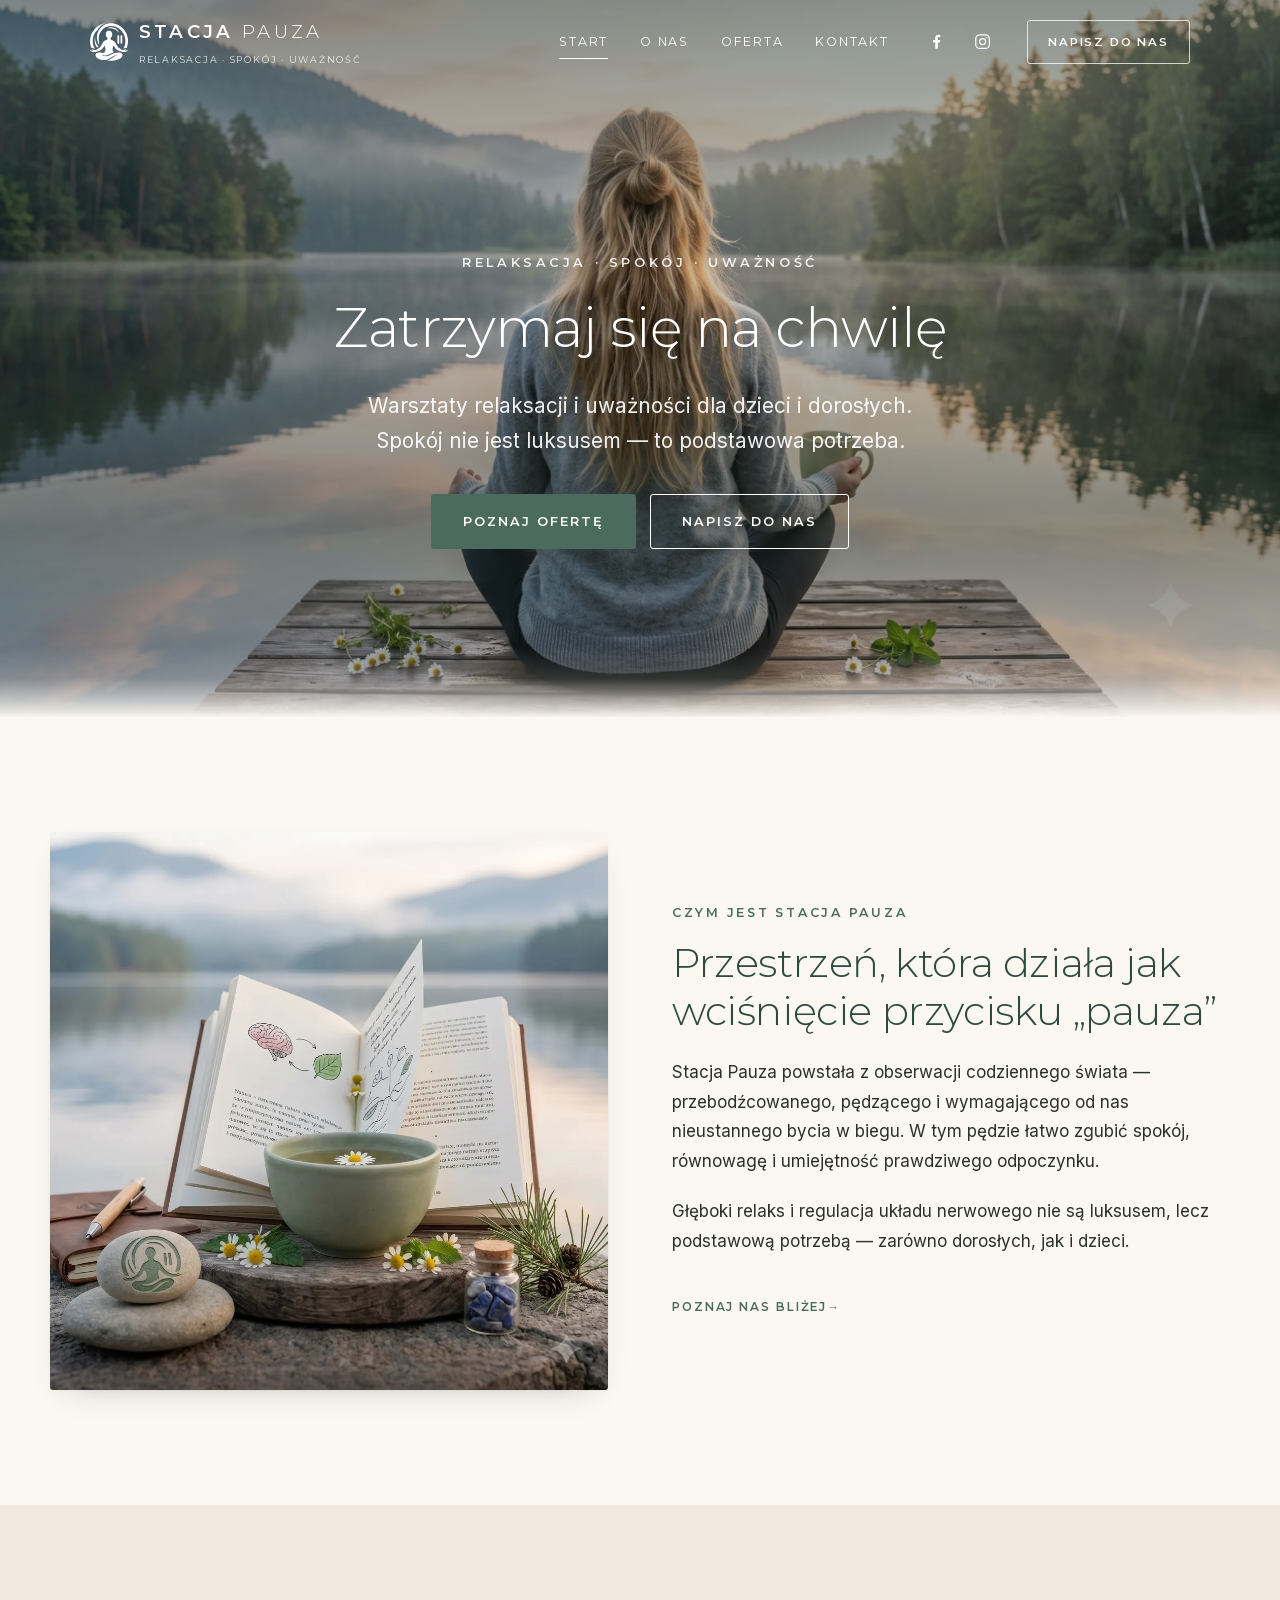
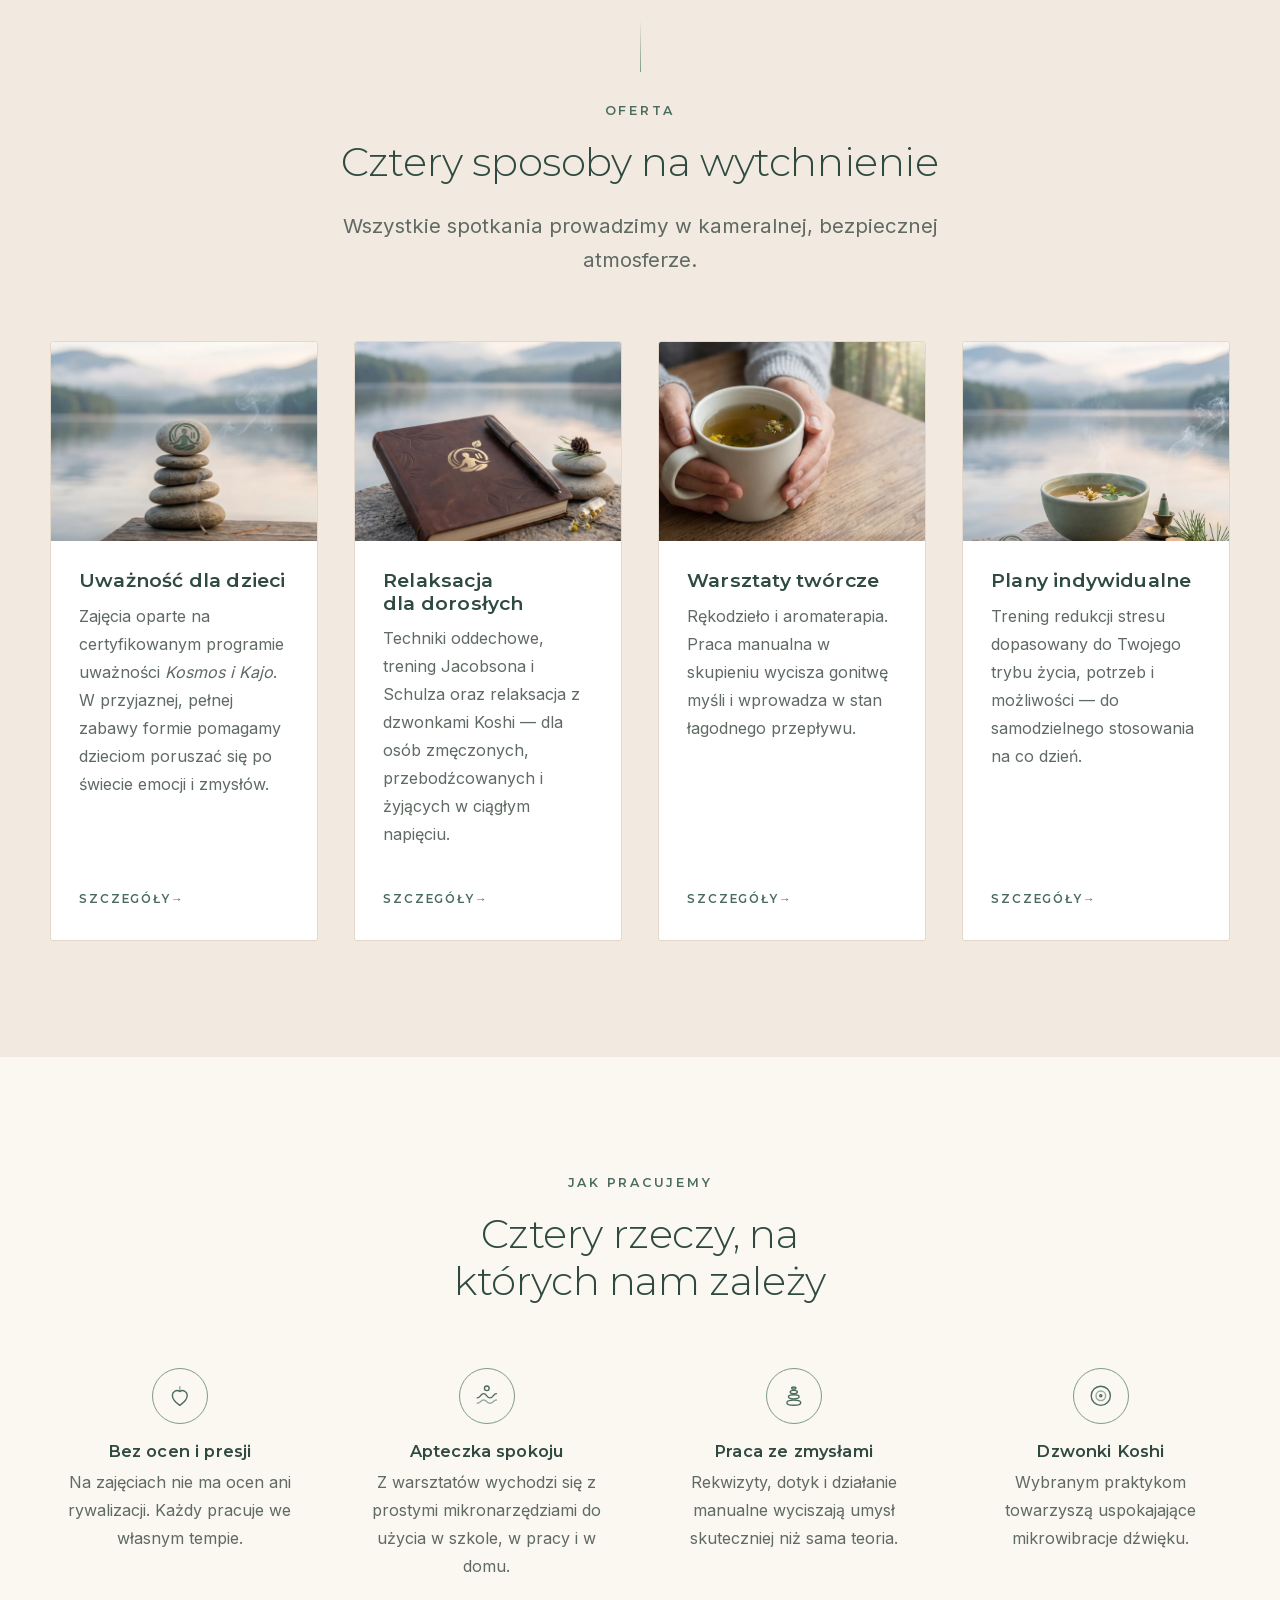
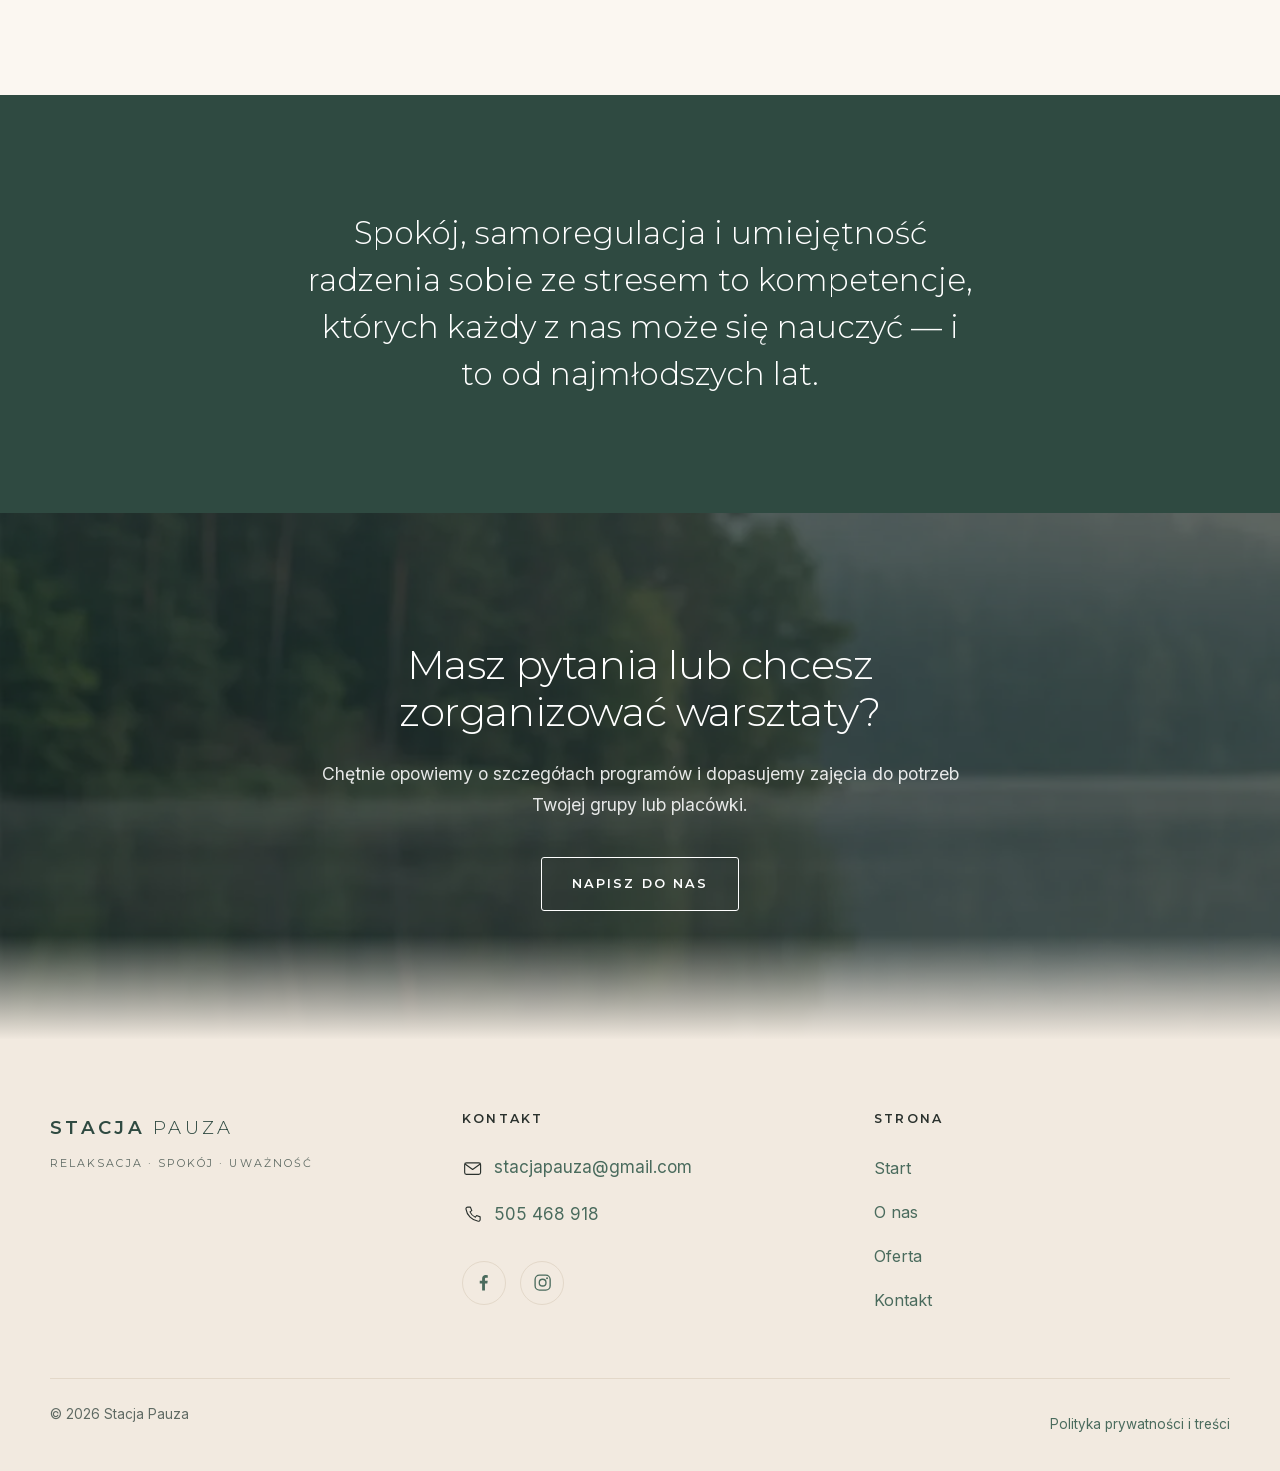
==== commit 5b0821f0: "Zamiast angielskiego „mindfulness" — polska „uważność" Wersja wynikowa po zmianach w repozytorium pr" ====
--- a/index.html
+++ b/index.html
@@ -4,12 +4,12 @@
   <meta charset="utf-8">
   <meta name="viewport" content="width=device-width, initial-scale=1">
   <title>Stacja Pauza</title>
-  <meta name="description" content="Warsztaty relaksacji i uważności dla dzieci i dorosłych — mindfulness, techniki oddechowe, aromaterapia i dźwięk dzwonków Koshi.">
+  <meta name="description" content="Warsztaty relaksacji i uważności dla dzieci i dorosłych — techniki oddechowe, aromaterapia i dźwięk dzwonków Koshi.">
   <link rel="canonical" href="https://stacjapauza.pl/index.html">
 
   <meta property="og:site_name" content="Stacja Pauza">
   <meta property="og:title" content="Stacja Pauza">
-  <meta property="og:description" content="Warsztaty relaksacji i uważności dla dzieci i dorosłych — mindfulness, techniki oddechowe, aromaterapia i dźwięk dzwonków Koshi.">
+  <meta property="og:description" content="Warsztaty relaksacji i uważności dla dzieci i dorosłych — techniki oddechowe, aromaterapia i dźwięk dzwonków Koshi.">
   <meta property="og:url" content="https://stacjapauza.pl/index.html">
   <meta property="og:image" content="https://stacjapauza.pl/assets/img/og.jpg">
   <meta property="og:type" content="website">
@@ -84,7 +84,7 @@
         <span class="brand__mark" aria-hidden="true"></span>
         <span class="brand__text">
           <span class="brand__name"><strong>Stacja</strong> Pauza</span>
-          <span class="brand__tagline">Relaksacja · Uważność · Mindfulness</span>
+          <span class="brand__tagline">Relaksacja · Spokój · Uważność</span>
         </span>
       </a>
 
@@ -109,7 +109,7 @@
 
   <section class="hero hero--large hero--photo" style="background-image:url(/assets/img/hero-pomost.webp);background-position:center 26%">
     <div class="hero__inner">
-      <p class="hero__kicker">Relaksacja · Uważność · Mindfulness</p>
+      <p class="hero__kicker">Relaksacja · Spokój · Uważność</p>
       <h1 class="hero__title">Zatrzymaj się na chwilę</h1>
       <p class="hero__lead">Warsztaty relaksacji i uważności dla dzieci i dorosłych. Spokój nie jest luksusem — to podstawowa potrzeba.</p>
       <p class="hero__actions">
@@ -158,7 +158,7 @@
             </div>
             <div class="card__body">
               <h3>Uważność dla dzieci</h3>
-              <p>Zajęcia oparte na certyfikowanym programie mindfulness <em>Kosmos i Kajo</em>.
+              <p>Zajęcia oparte na certyfikowanym programie uważności <em>Kosmos i Kajo</em>.
                 W przyjaznej, pełnej zabawy formie pomagamy dzieciom poruszać się po świecie
                 emocji i zmysłów.</p>
               <a class="card__more" href="/services.html">Szczegóły</a>
@@ -263,7 +263,7 @@
     <div class="site-footer__inner">
       <div class="site-footer__brand">
         <span class="brand__name"><strong>Stacja</strong> Pauza</span>
-        <p class="site-footer__tagline">Relaksacja · Uważność · Mindfulness</p>
+        <p class="site-footer__tagline">Relaksacja · Spokój · Uważność</p>
       </div>
 
       <div class="site-footer__col">
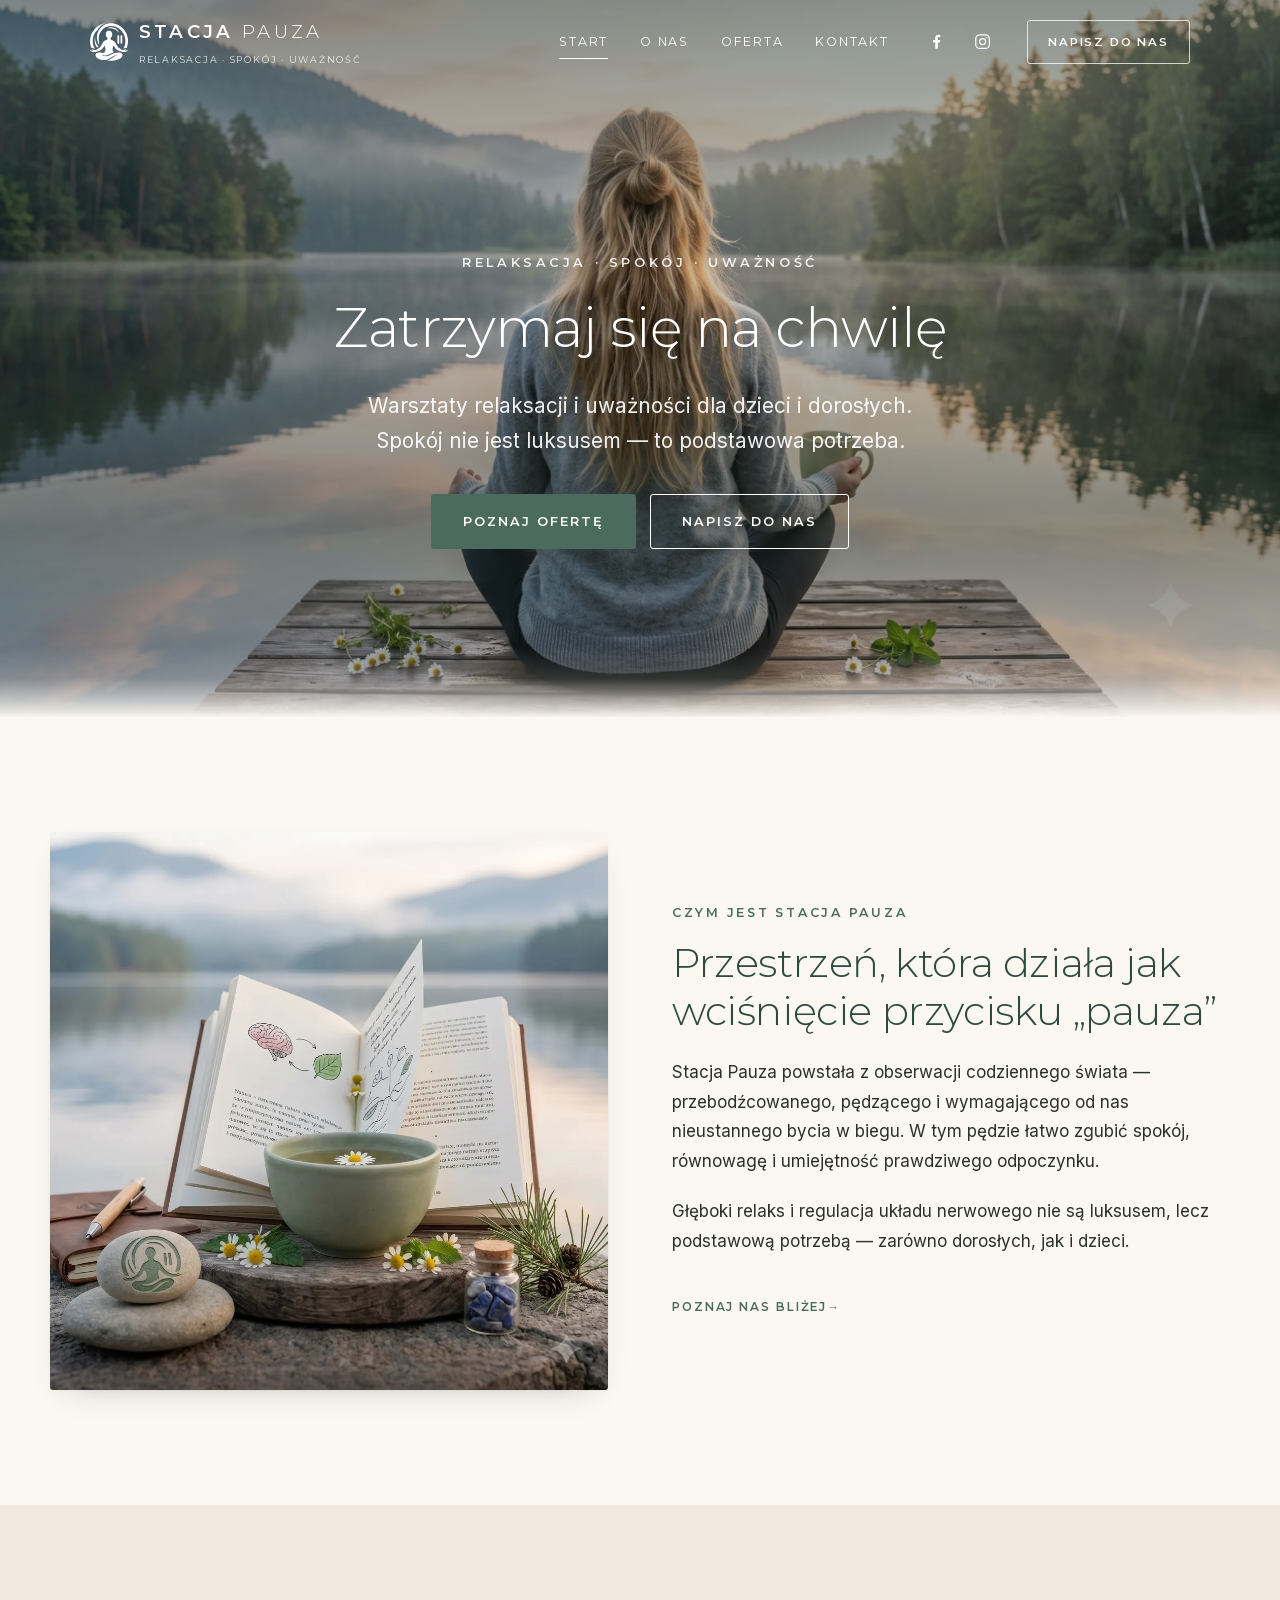
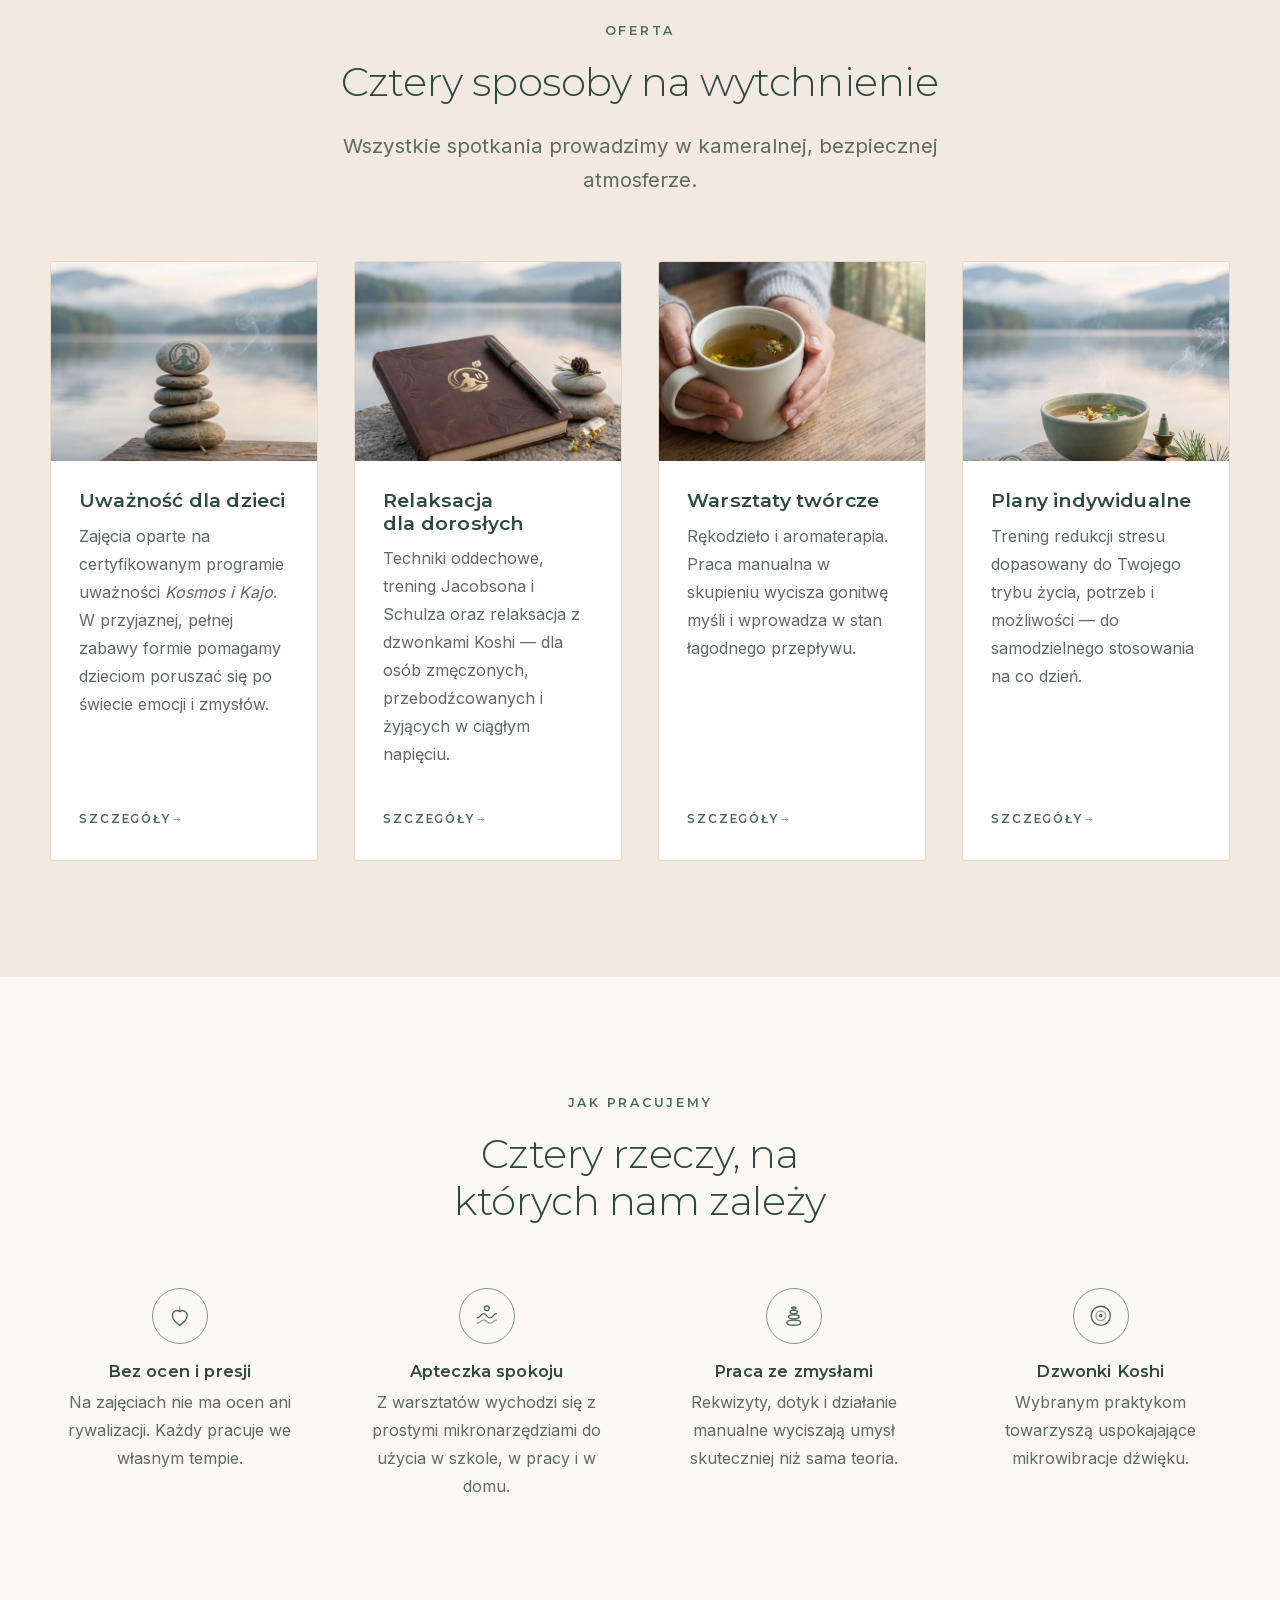
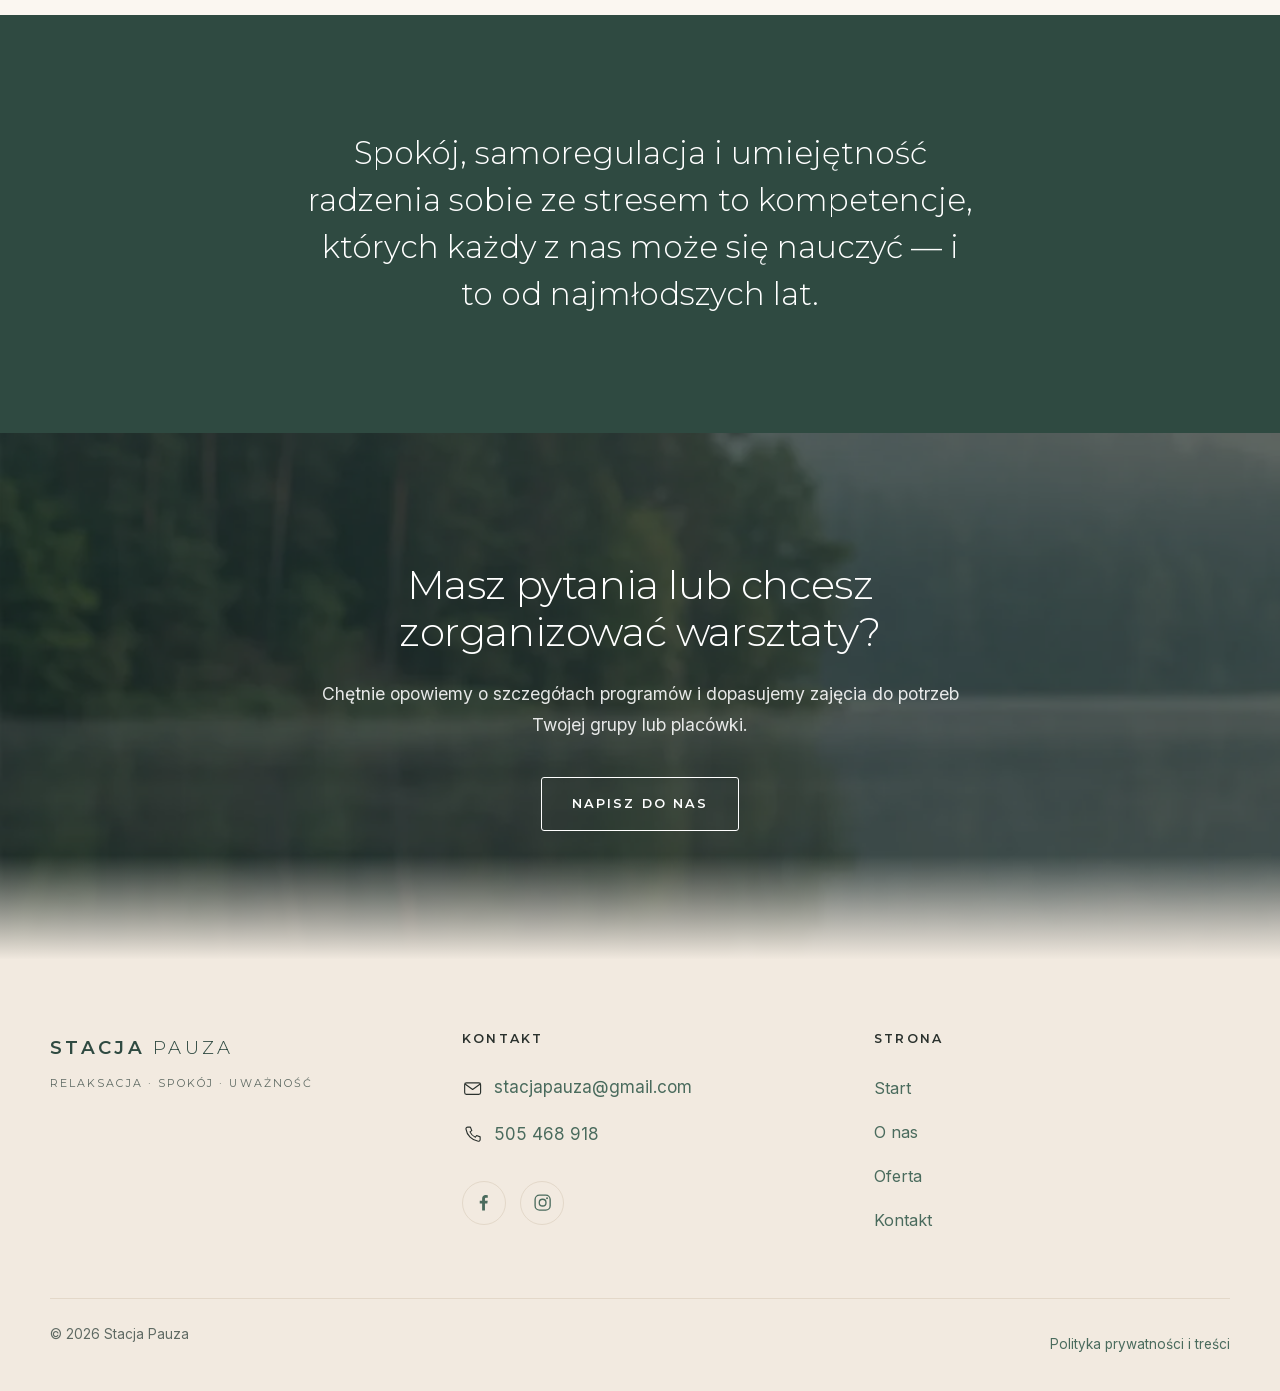
==== commit 9fcb38ba: "Usunięta ozdobna kreska nad nagłówkami sekcji Wersja wynikowa po zmianach w repozytorium projektowym" ====
--- a/index.html
+++ b/index.html
@@ -144,7 +144,6 @@
     <section class="section section--sand">
       <div class="container">
         <div class="section-head">
-          <span class="mark" aria-hidden="true"></span>
           <p class="kicker">Oferta</p>
           <h2>Cztery sposoby na wytchnienie</h2>
           <p class="lead">Wszystkie spotkania prowadzimy w kameralnej, bezpiecznej atmosferze.</p>
--- a/assets/css/style.css
+++ b/assets/css/style.css
@@ -596,25 +596,6 @@
 
 .section-head :last-child { margin-bottom: 0; }
 
-/* ozdobny separator w duchu sygnetu marki */
-.mark {
-  display: block;
-  width: 1px;
-  height: 3.25rem;
-  margin: 0 auto 1.75rem;
-  background: linear-gradient(180deg, transparent, var(--sage));
-}
-
-.mark--dot {
-  height: auto;
-  width: auto;
-  background: none;
-  text-align: center;
-  color: var(--sage);
-  letter-spacing: .8em;
-  font-size: .7rem;
-}
-
 /* ---------- tekst + zdjęcie ---------- */
 
 .split {
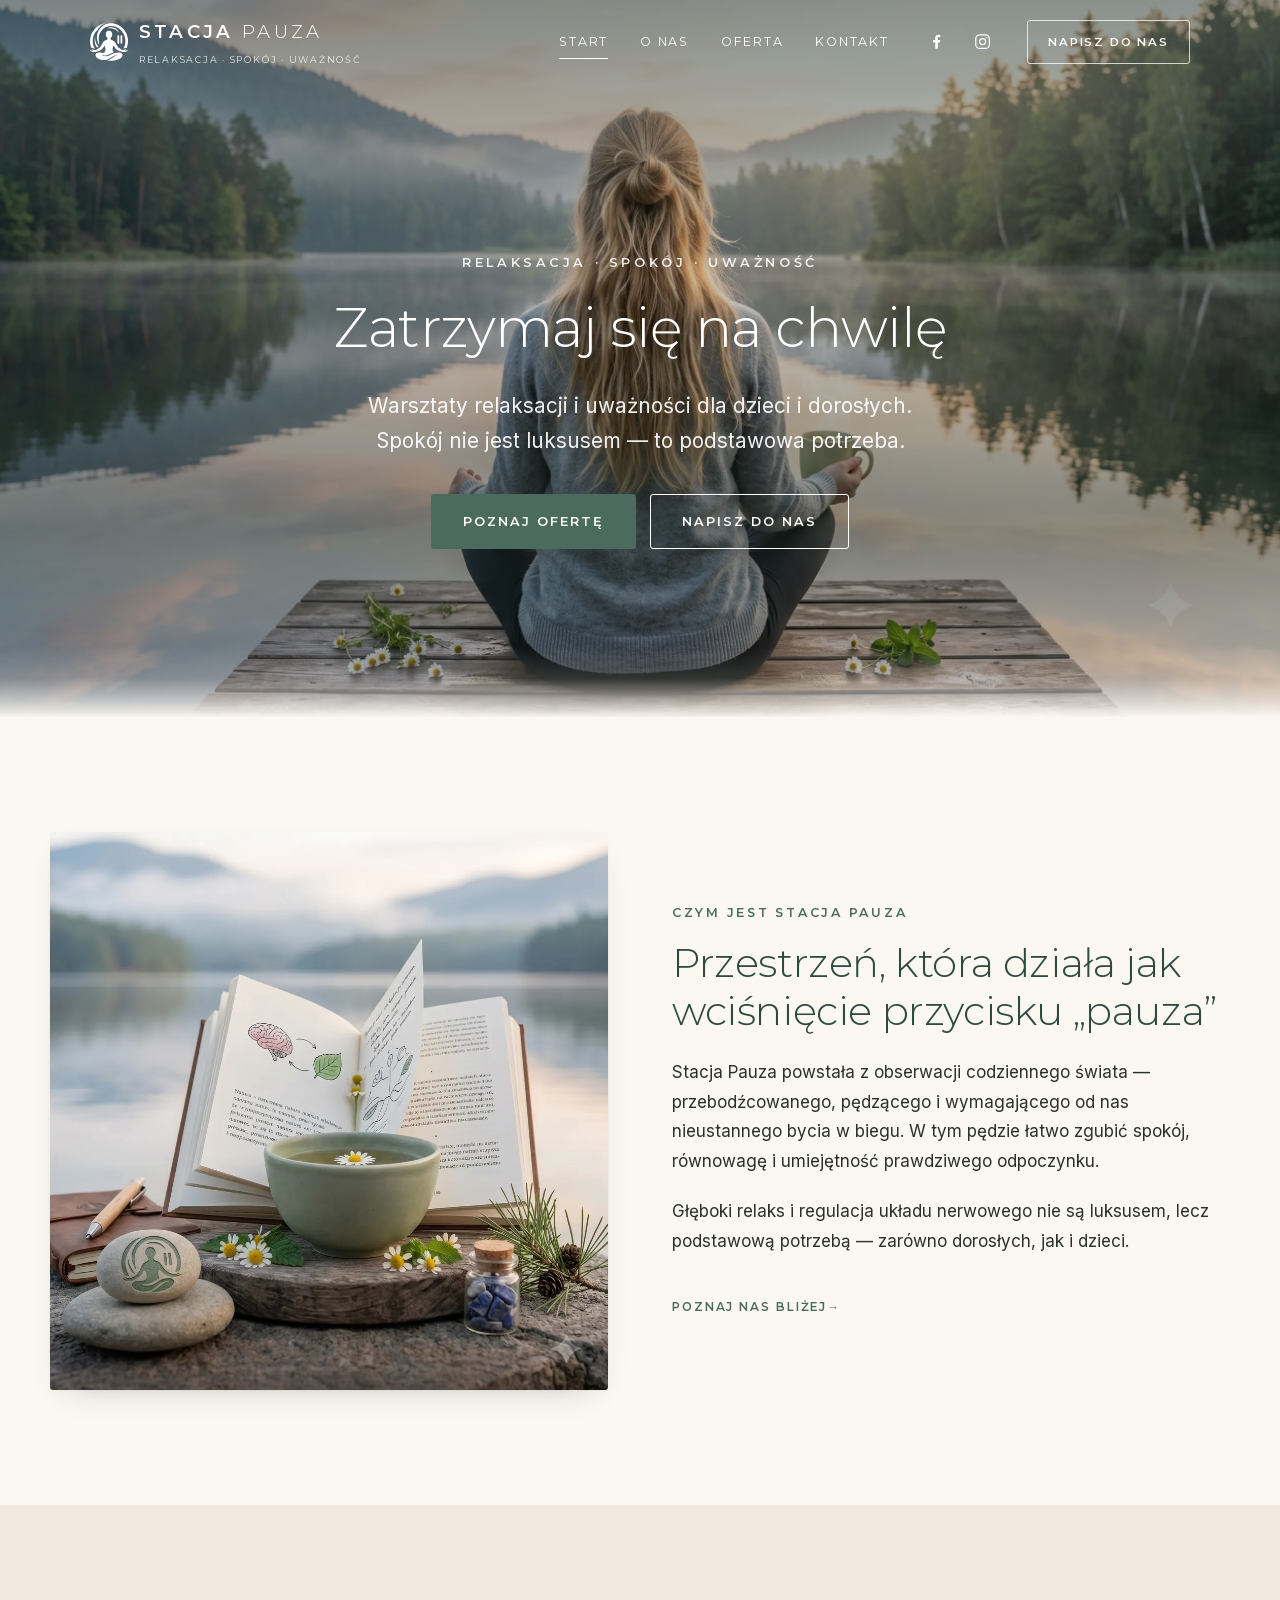
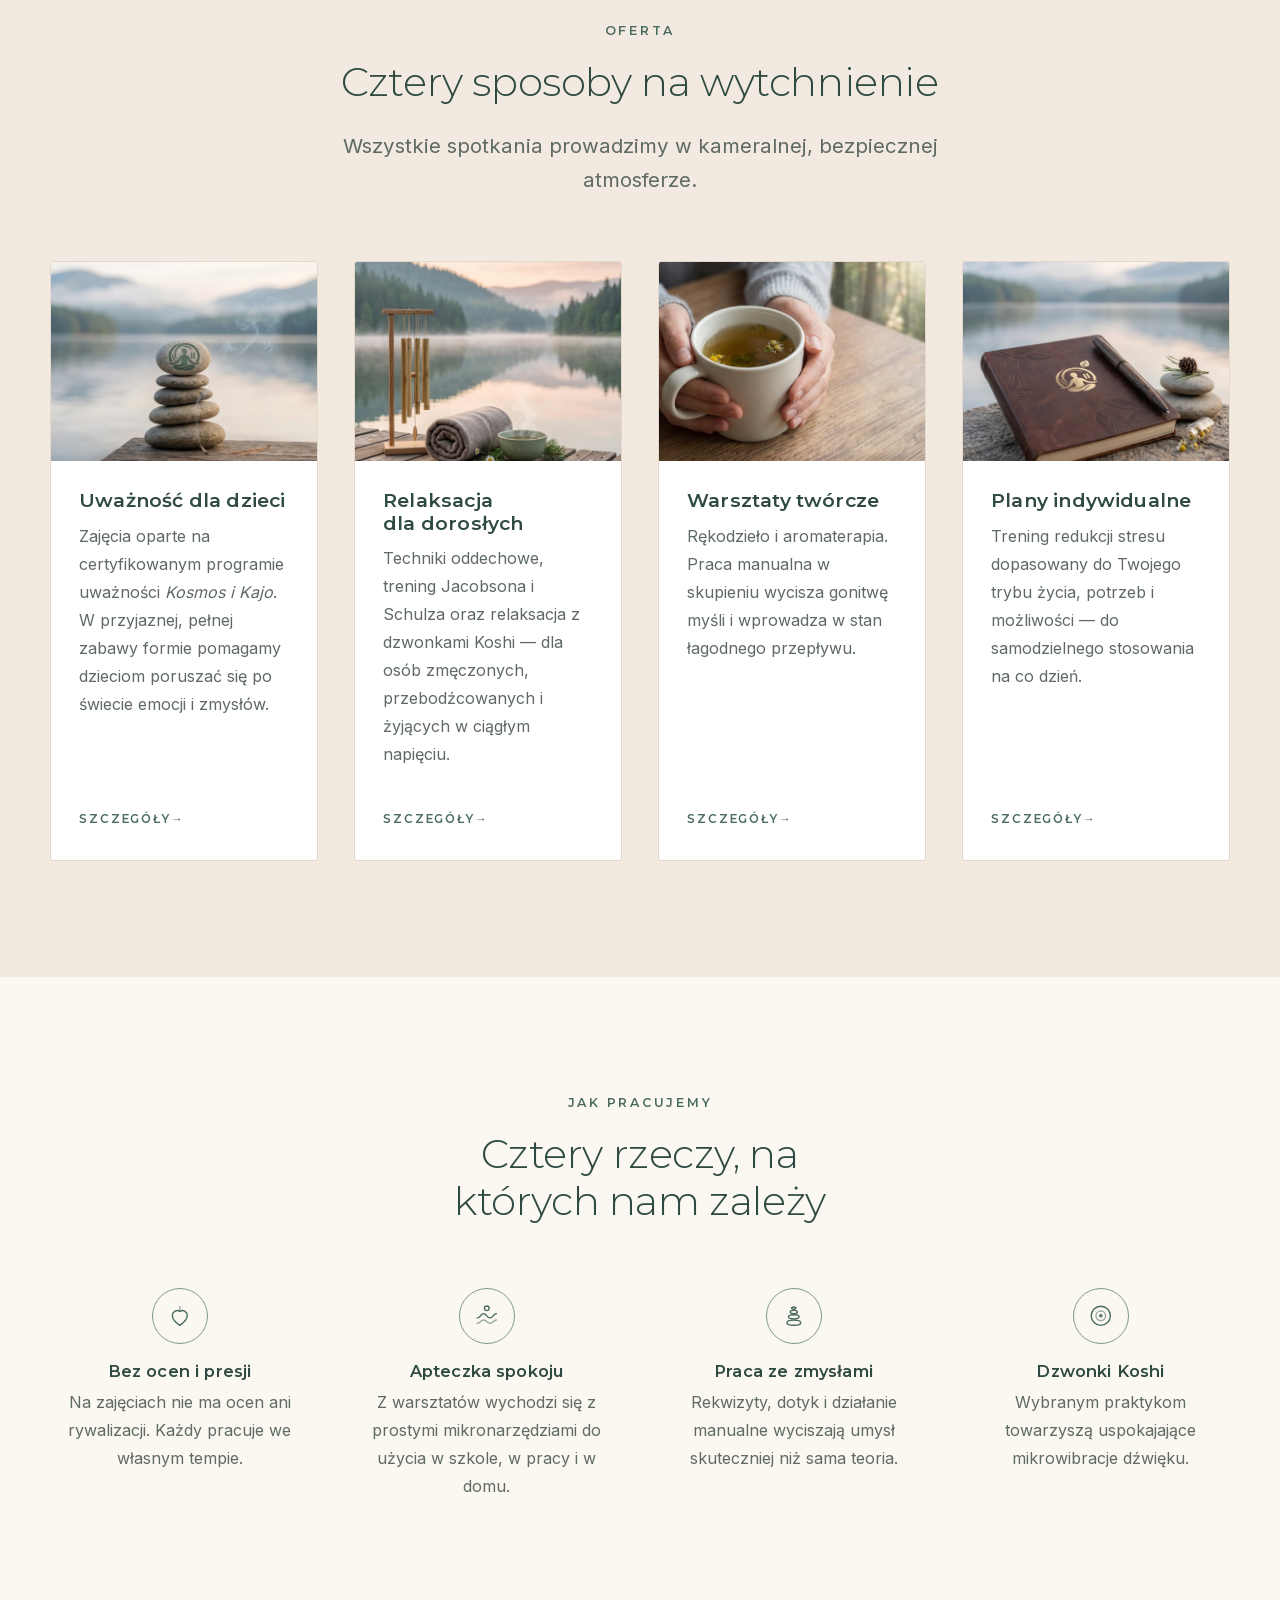
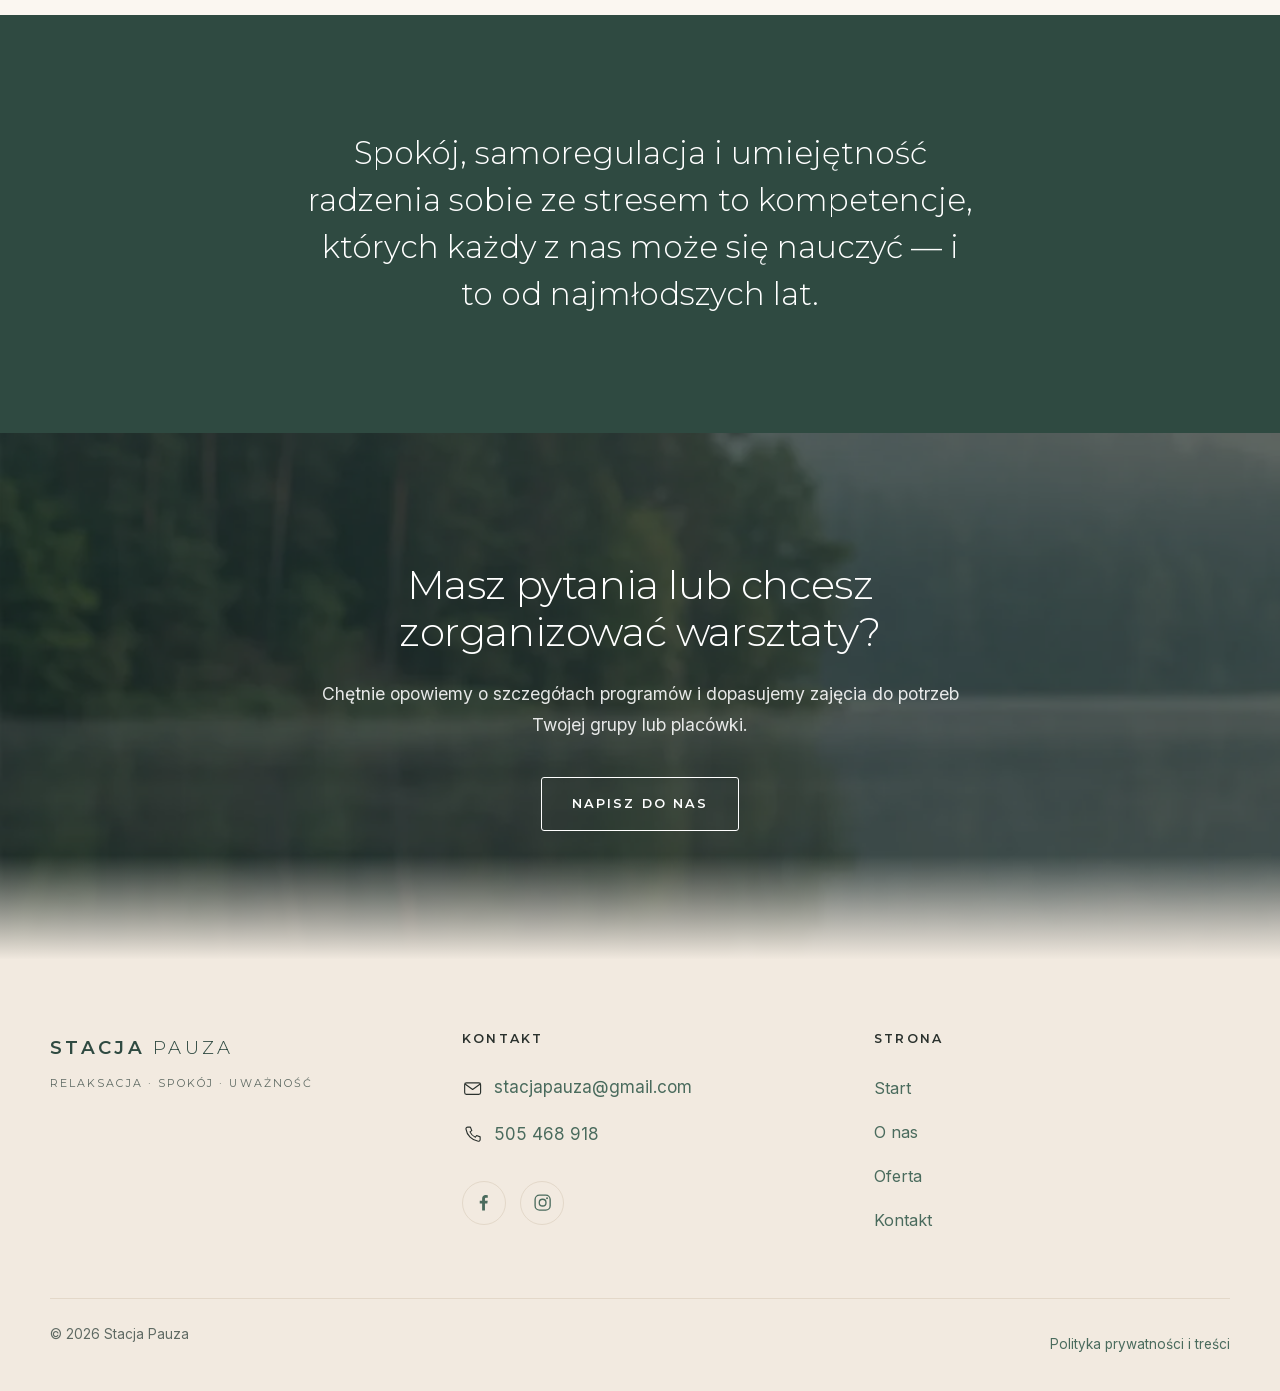
==== commit 51910dd6: "Nowe zdjęcie z dzwonkami Koshi i uporządkowane przypisanie zdjęć do oferty Wersja wynikowa po zmiana" ====
--- a/index.html
+++ b/index.html
@@ -166,8 +166,8 @@
 
           <article class="card">
             <div class="card__media">
-              <img src="/assets/img/dziennik.webp" width="1100" height="1100"
-                   alt="Skórzany dziennik i pióro na kamieniu nad jeziorem" loading="lazy">
+              <img src="/assets/img/dzwonki-koshi.webp" width="1100" height="1100"
+                   alt="Dzwonki Koshi, zwinięty koc i miska z naparem na pomoście nad mglistym jeziorem" loading="lazy">
             </div>
             <div class="card__body">
               <h3>Relaksacja dla dorosłych</h3>
@@ -192,8 +192,8 @@
 
           <article class="card">
             <div class="card__media">
-              <img src="/assets/img/miska-kadzidlo.webp" width="1400" height="1042"
-                   alt="Ceramiczna miska z naparem i kadzidło nad taflą jeziora" loading="lazy">
+              <img src="/assets/img/dziennik.webp" width="1100" height="1100"
+                   alt="Skórzany dziennik i pióro na kamieniu nad jeziorem" loading="lazy">
             </div>
             <div class="card__body">
               <h3>Plany indywidualne</h3>
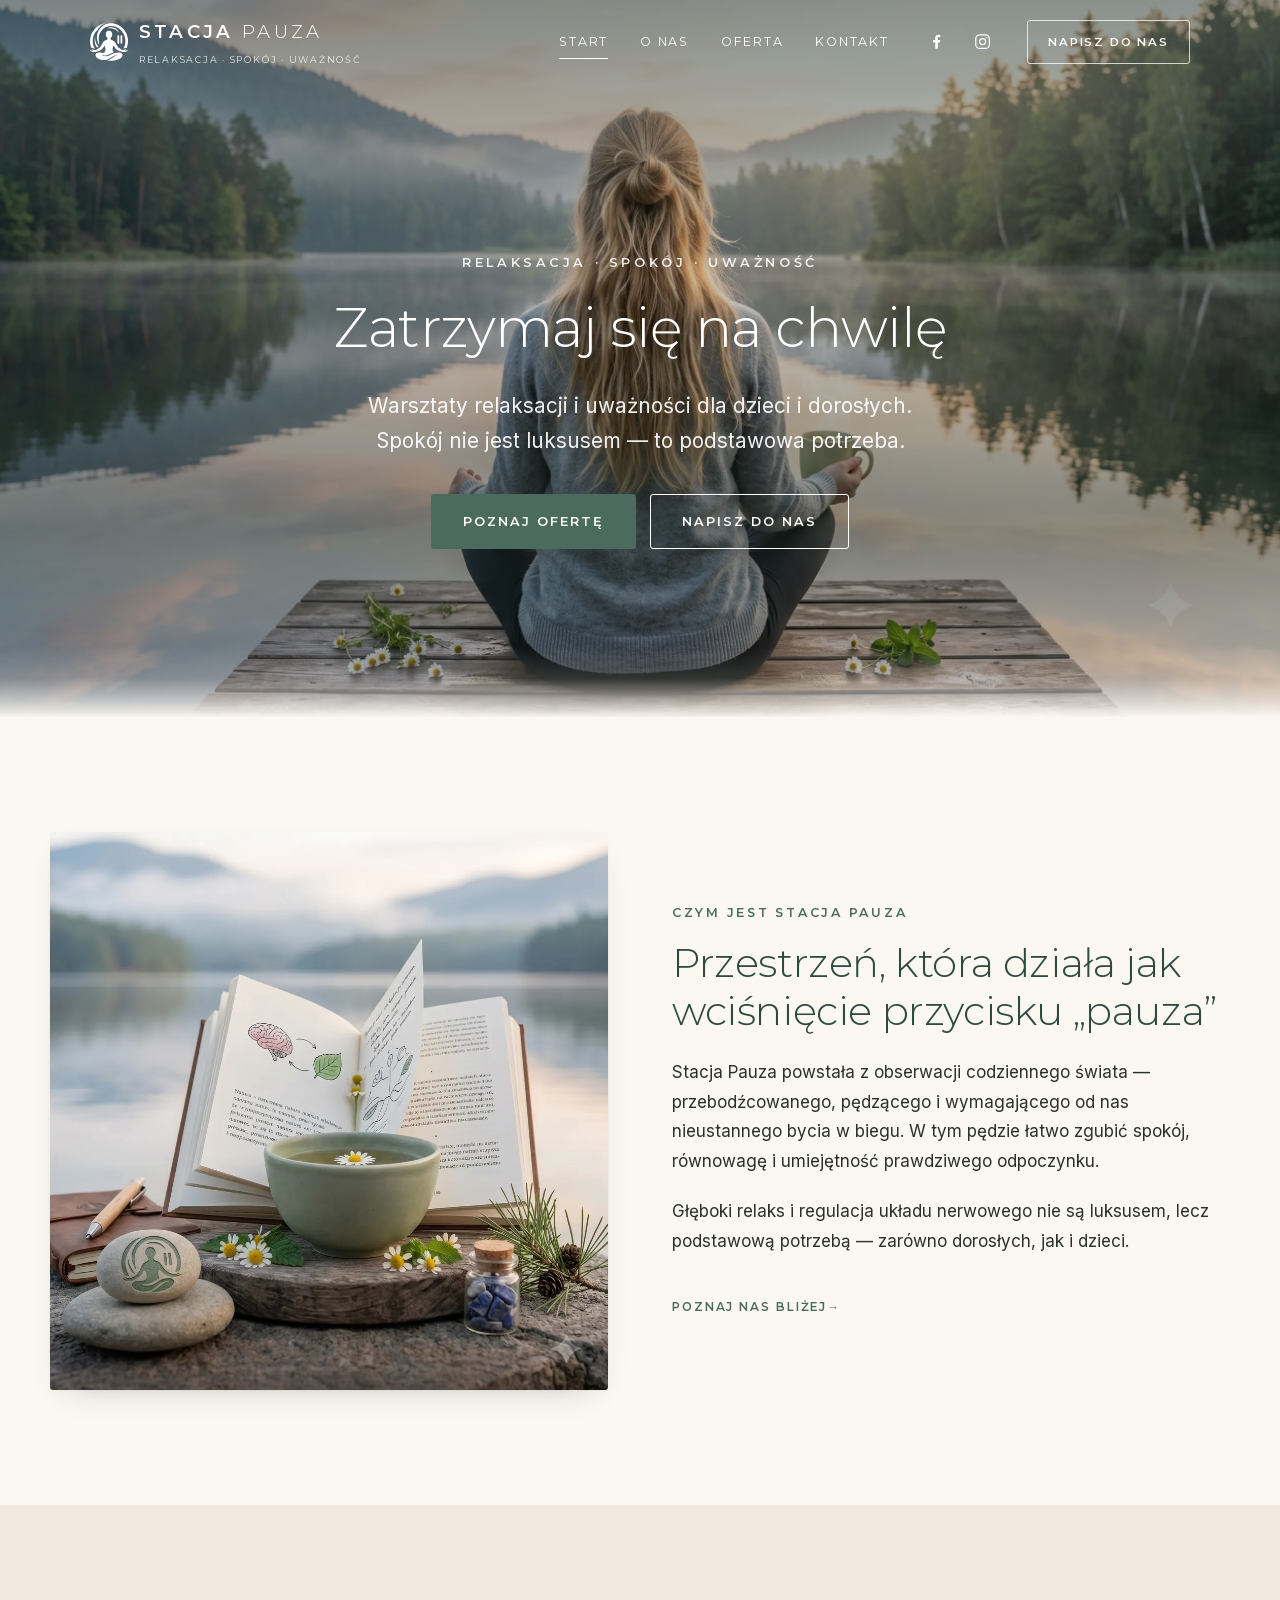
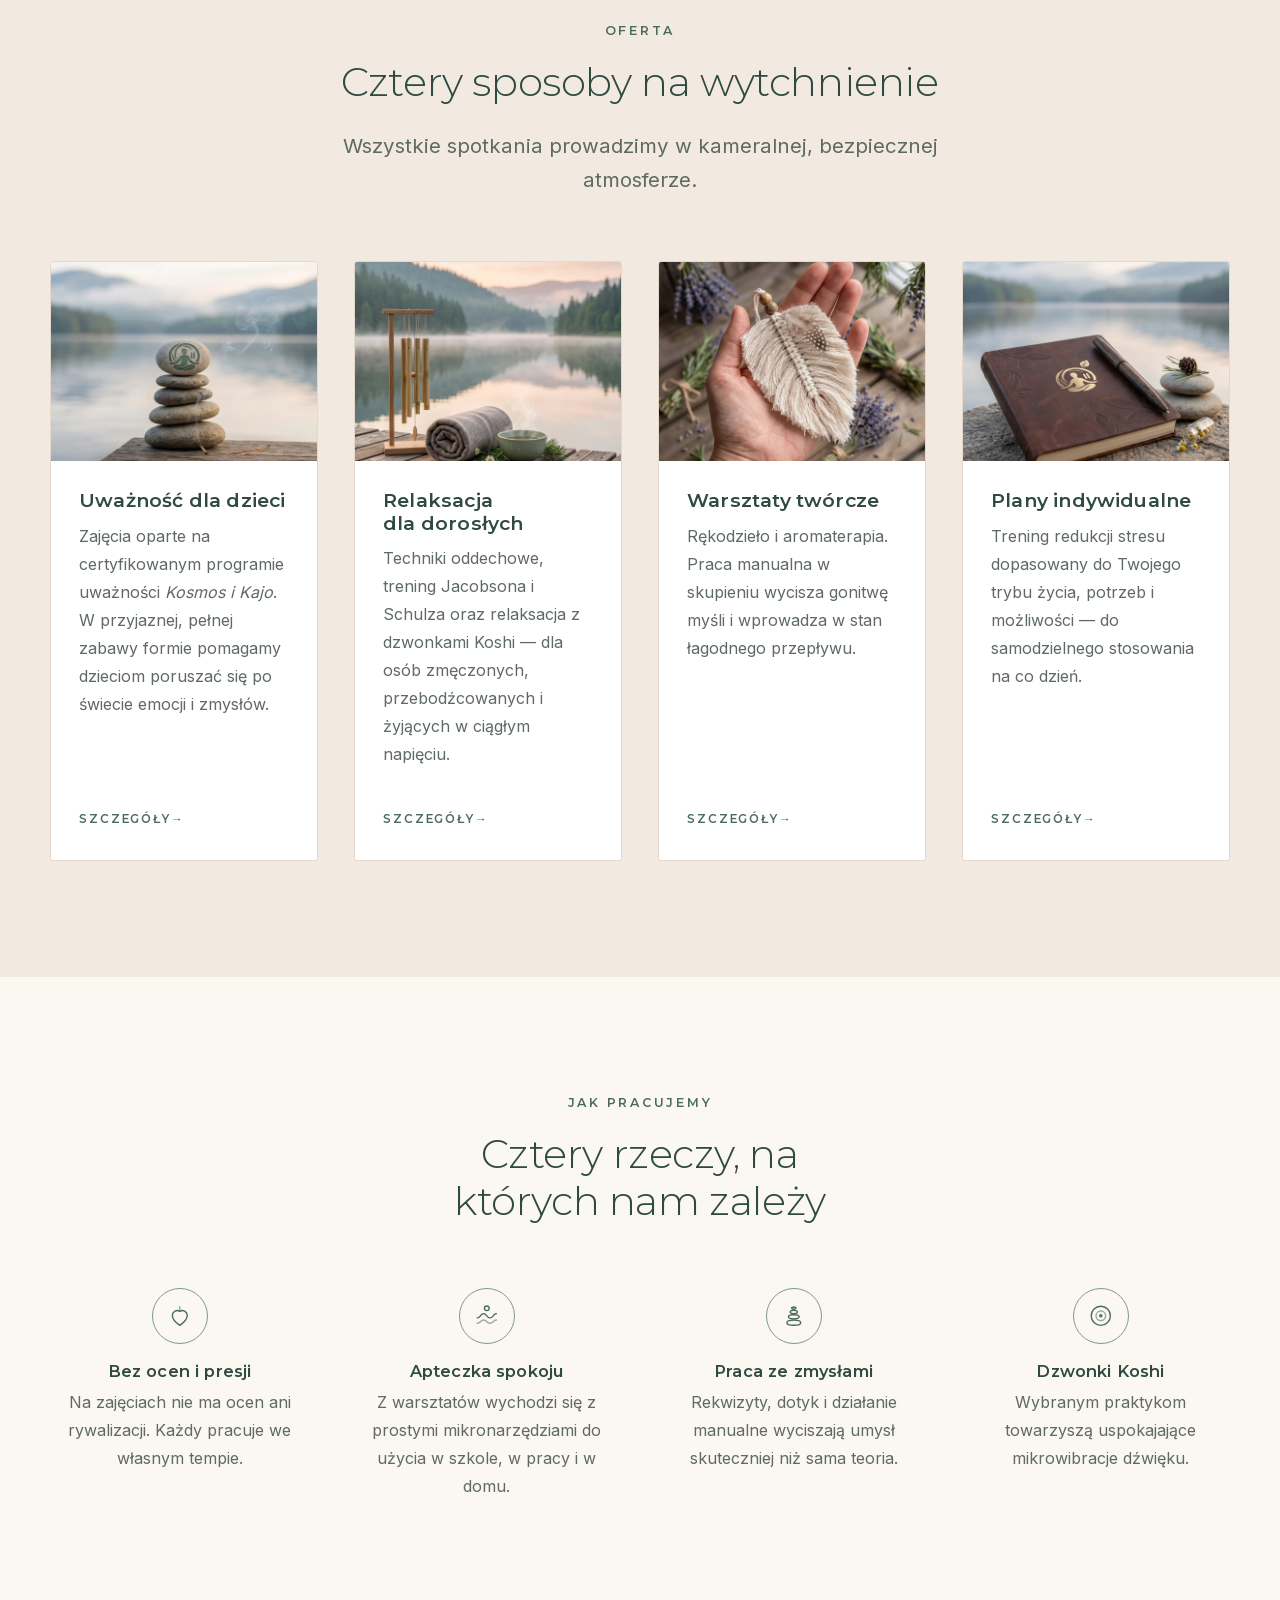
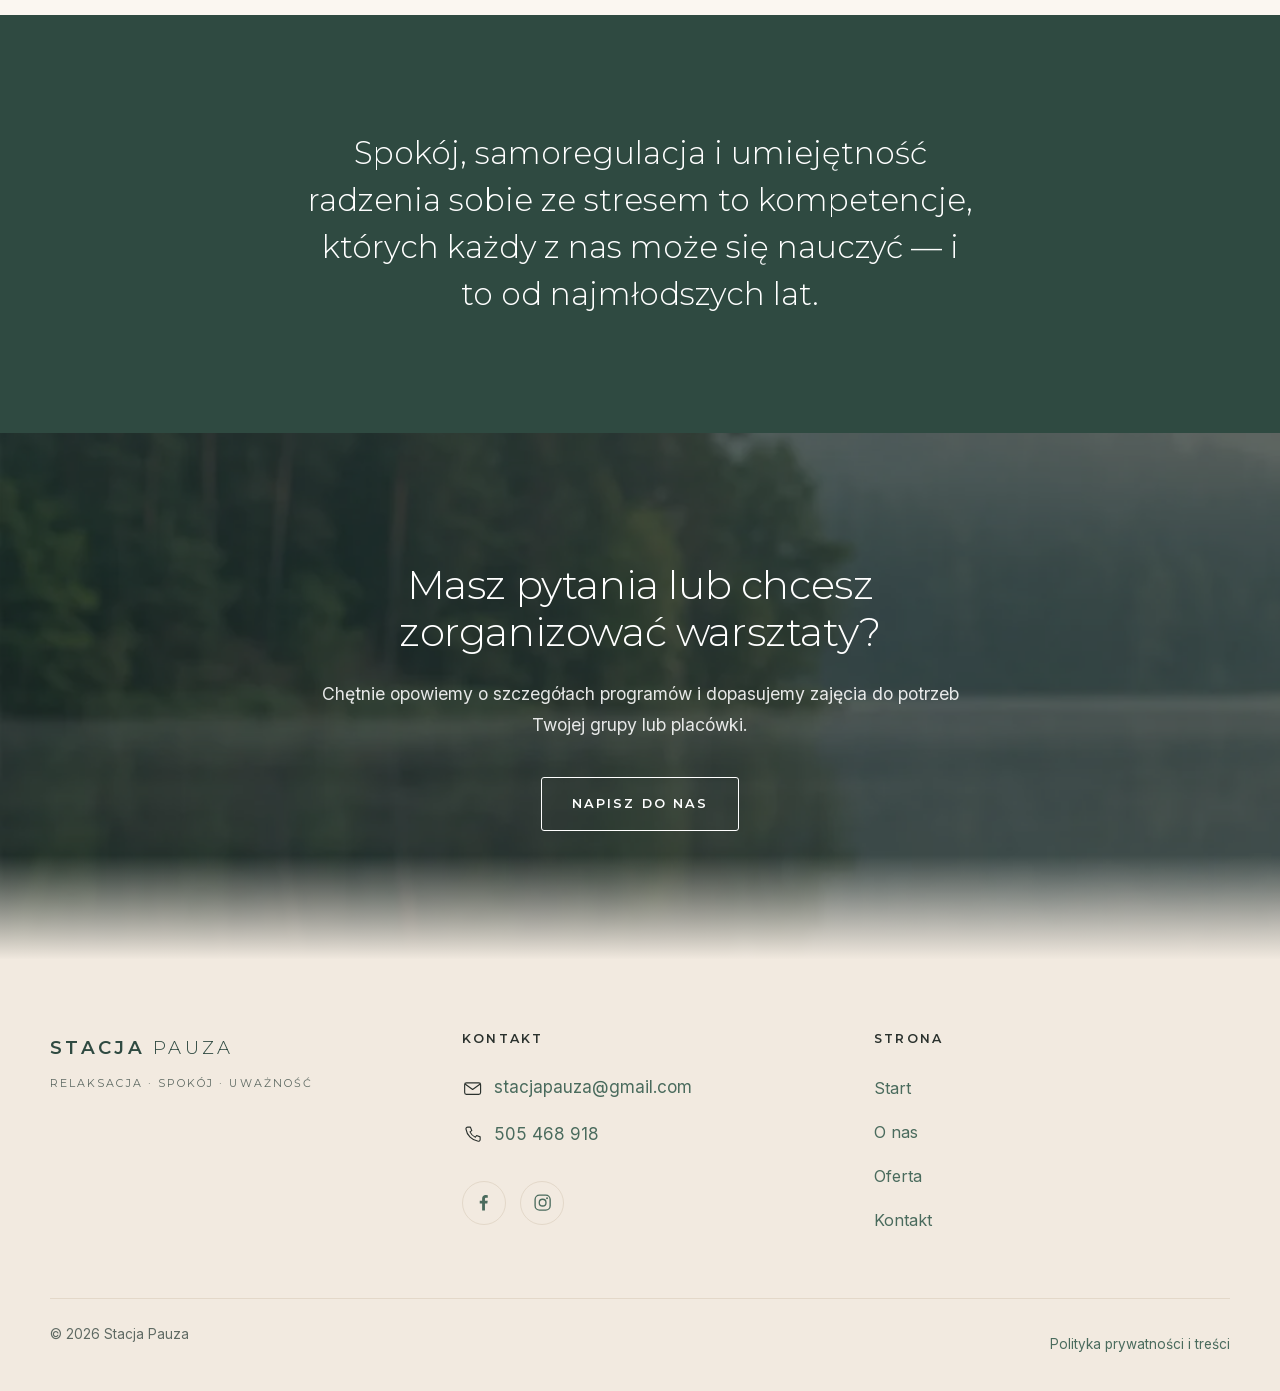
==== commit 9a66b63c: "Zdjęcie z makramą i lawendą przy rękodziele i aromaterapii Wersja wynikowa po zmianach w repozytoriu" ====
--- a/index.html
+++ b/index.html
@@ -179,8 +179,8 @@
 
           <article class="card">
             <div class="card__media">
-              <img src="/assets/img/herbata-dlonie.webp" width="1600" height="893"
-                   alt="Dłonie obejmujące kubek ziołowego naparu" loading="lazy">
+              <img src="/assets/img/rekodzielo.webp" width="1100" height="1100"
+                   alt="Dłoń trzymająca piórko wykonane techniką makramy, wokół pęczki suszonej lawendy na drewnianym stole" loading="lazy">
             </div>
             <div class="card__body">
               <h3>Warsztaty twórcze</h3>
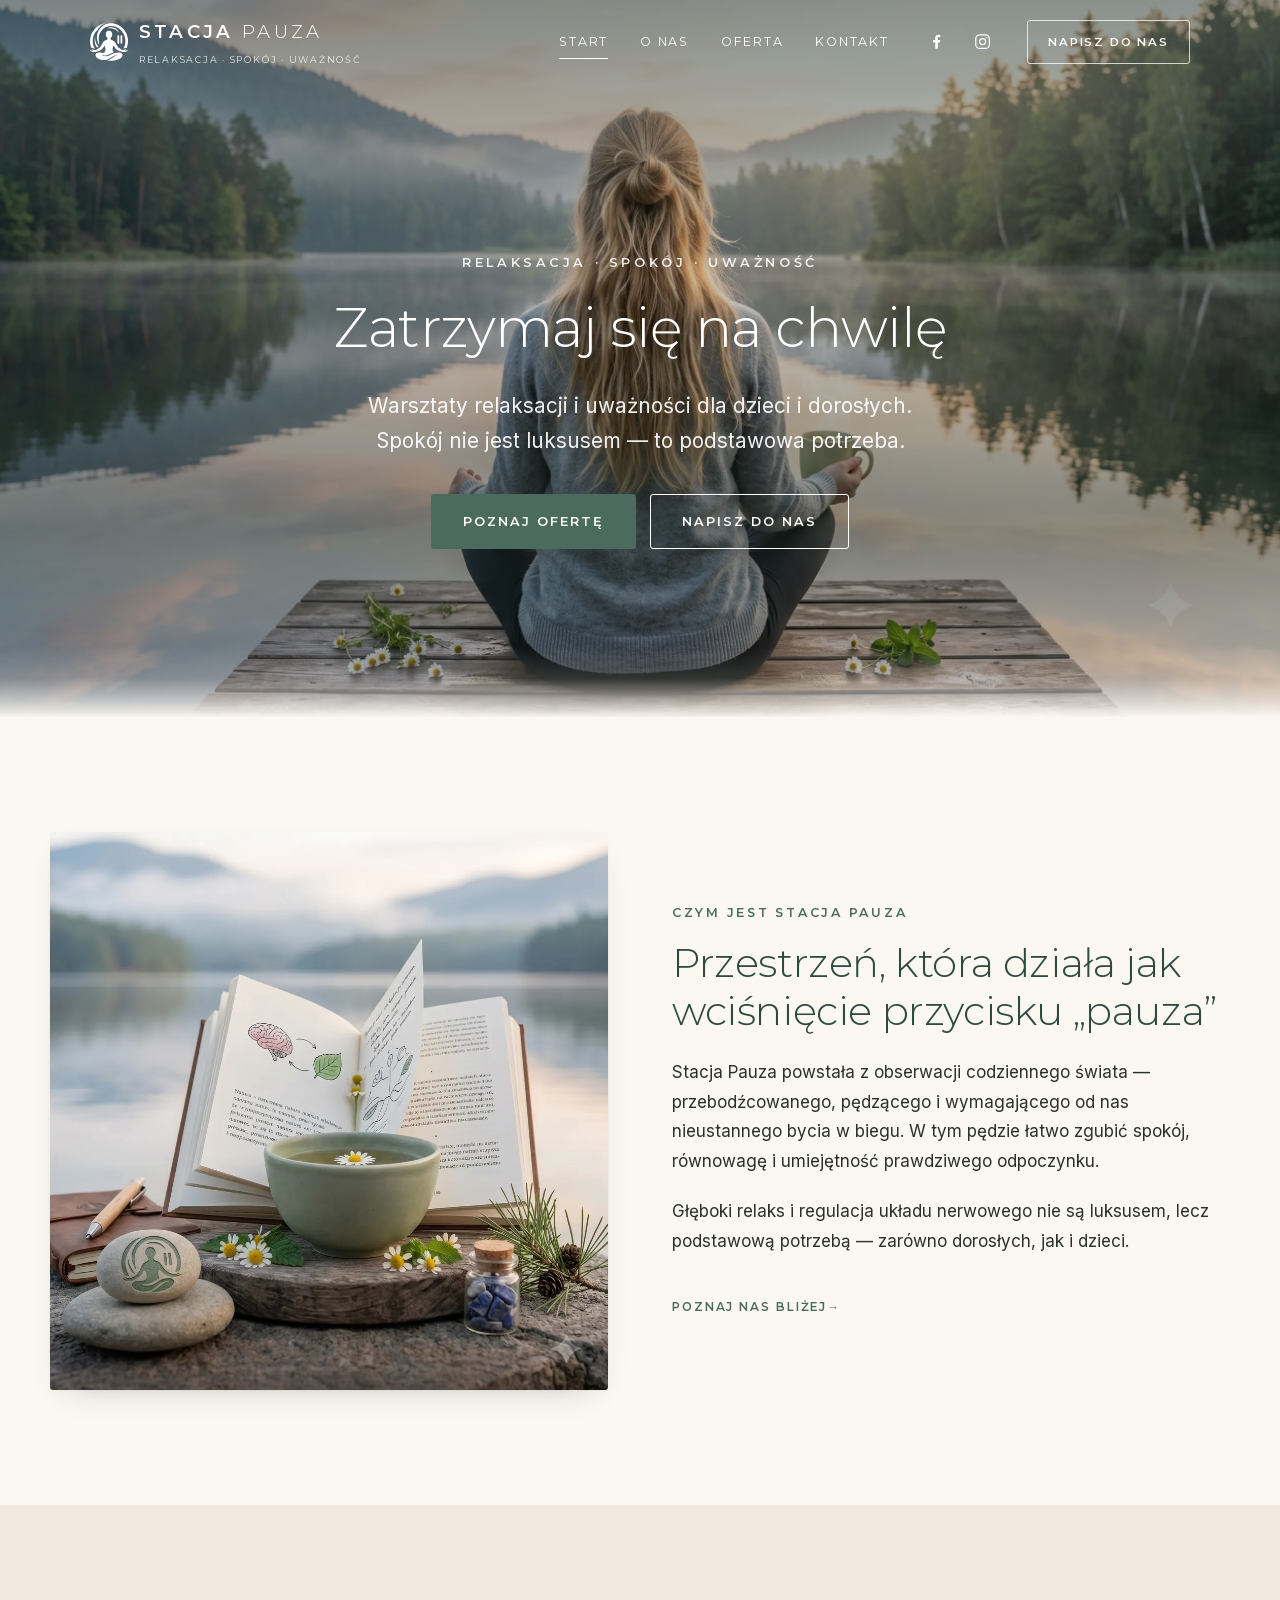
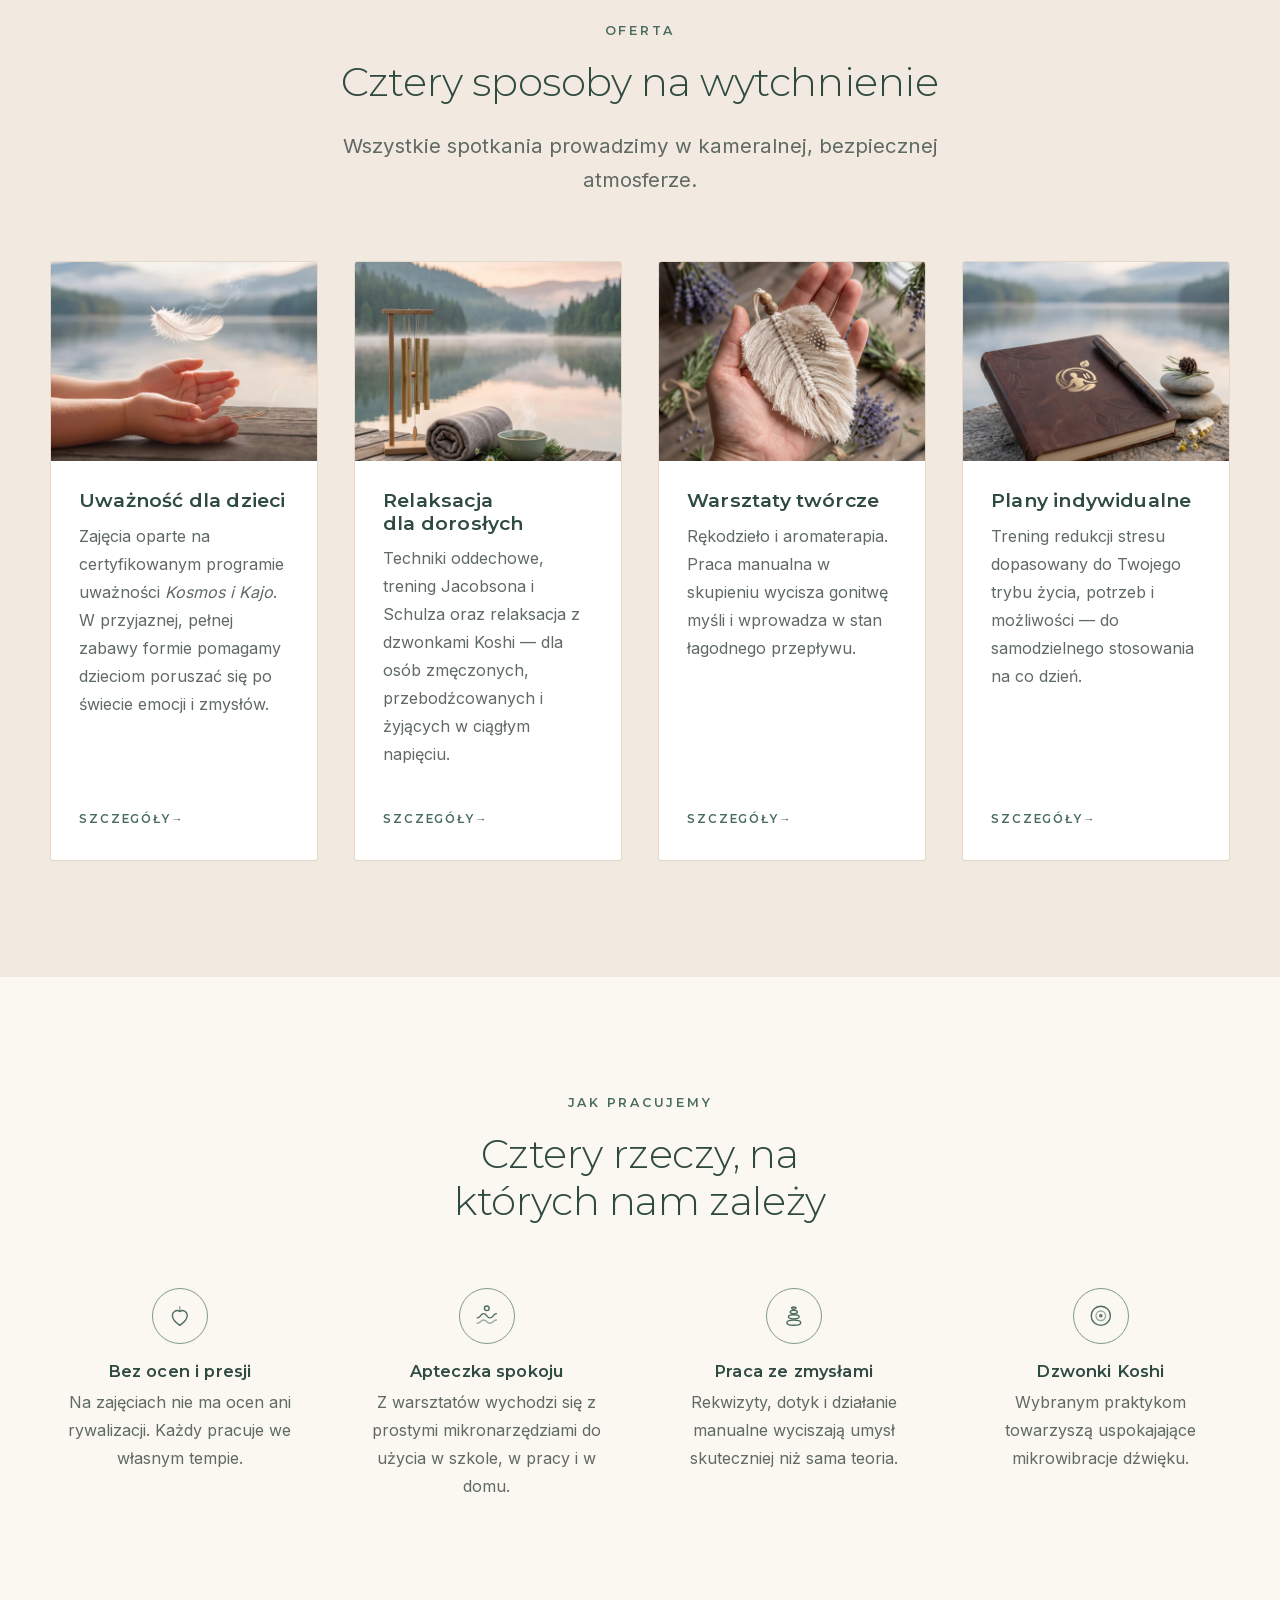
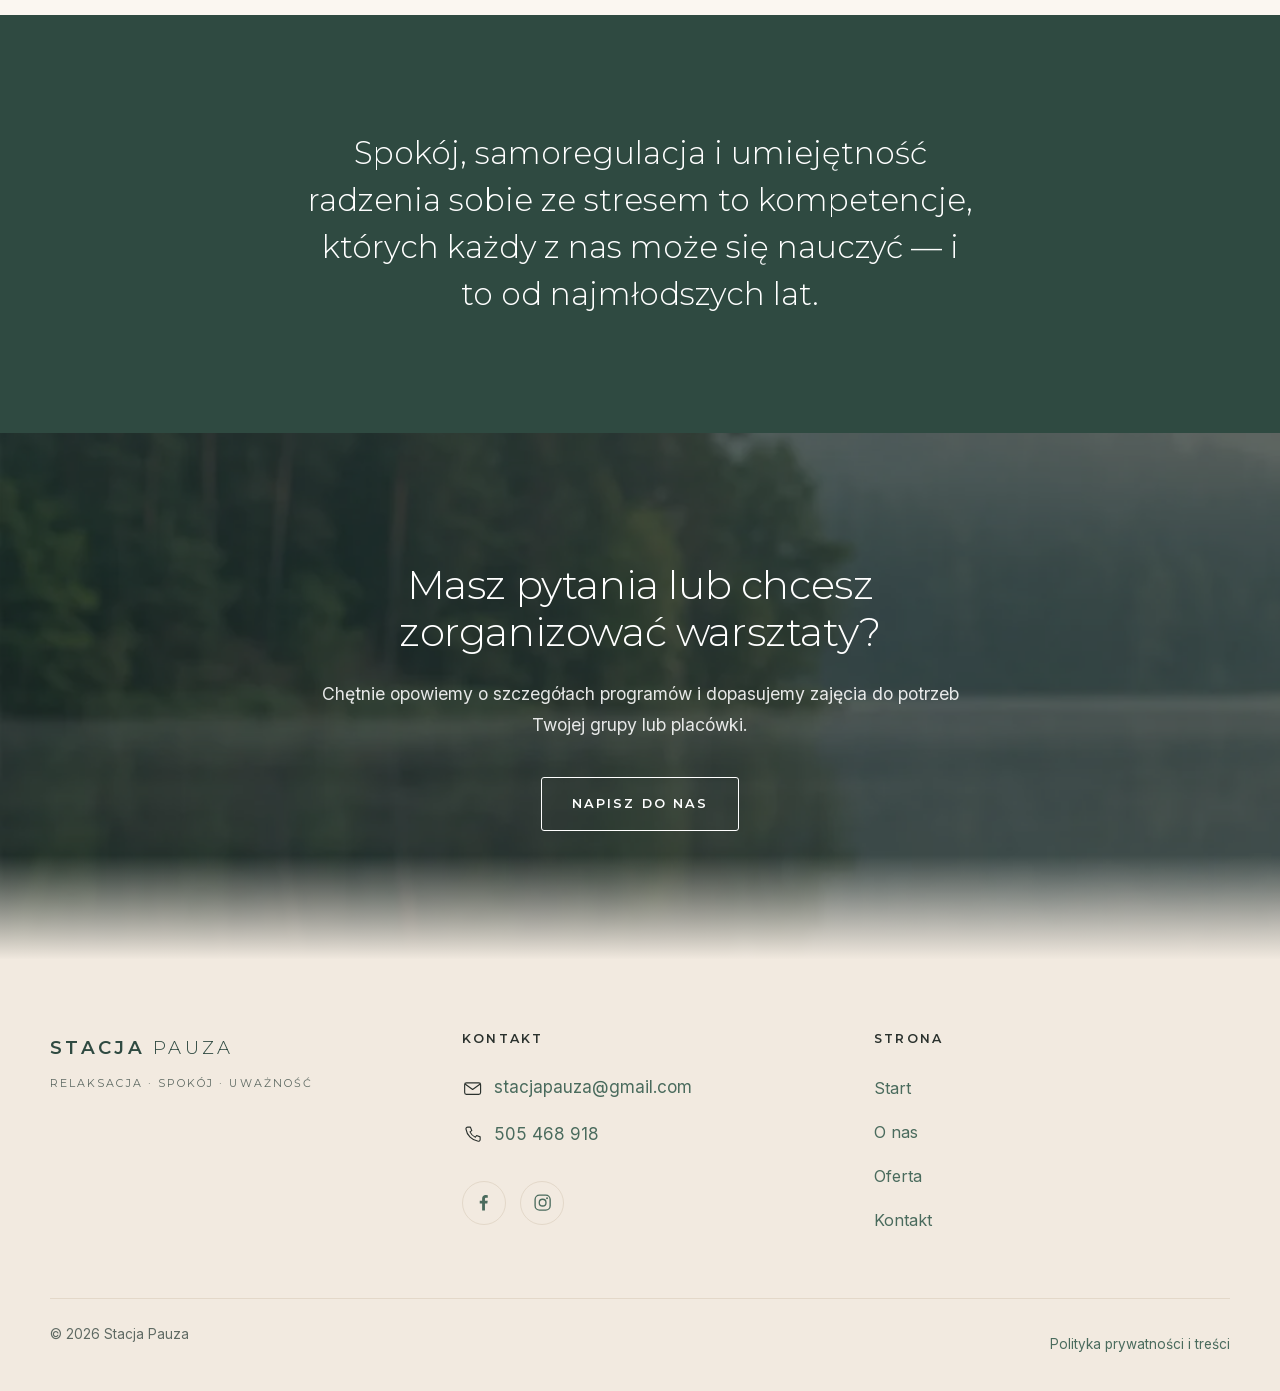
==== commit 8482cbc2: "Zdjęcie z piórkiem przy warsztatach dla dzieci Wersja wynikowa po zmianach w repozytorium projektowy" ====
--- a/index.html
+++ b/index.html
@@ -152,8 +152,8 @@
         <div class="cards">
           <article class="card">
             <div class="card__media">
-              <img src="/assets/img/kamienie-pomost.webp" width="1100" height="1100"
-                   alt="Stos kamieni na drewnianym pomoście, mgła nad jeziorem" loading="lazy">
+              <img src="/assets/img/dzieci-piorko.webp" width="1600" height="893"
+                   alt="Dłonie dziecka wyciągnięte po unoszące się piórko, w tle mgła nad jeziorem" loading="lazy">
             </div>
             <div class="card__body">
               <h3>Uważność dla dzieci</h3>
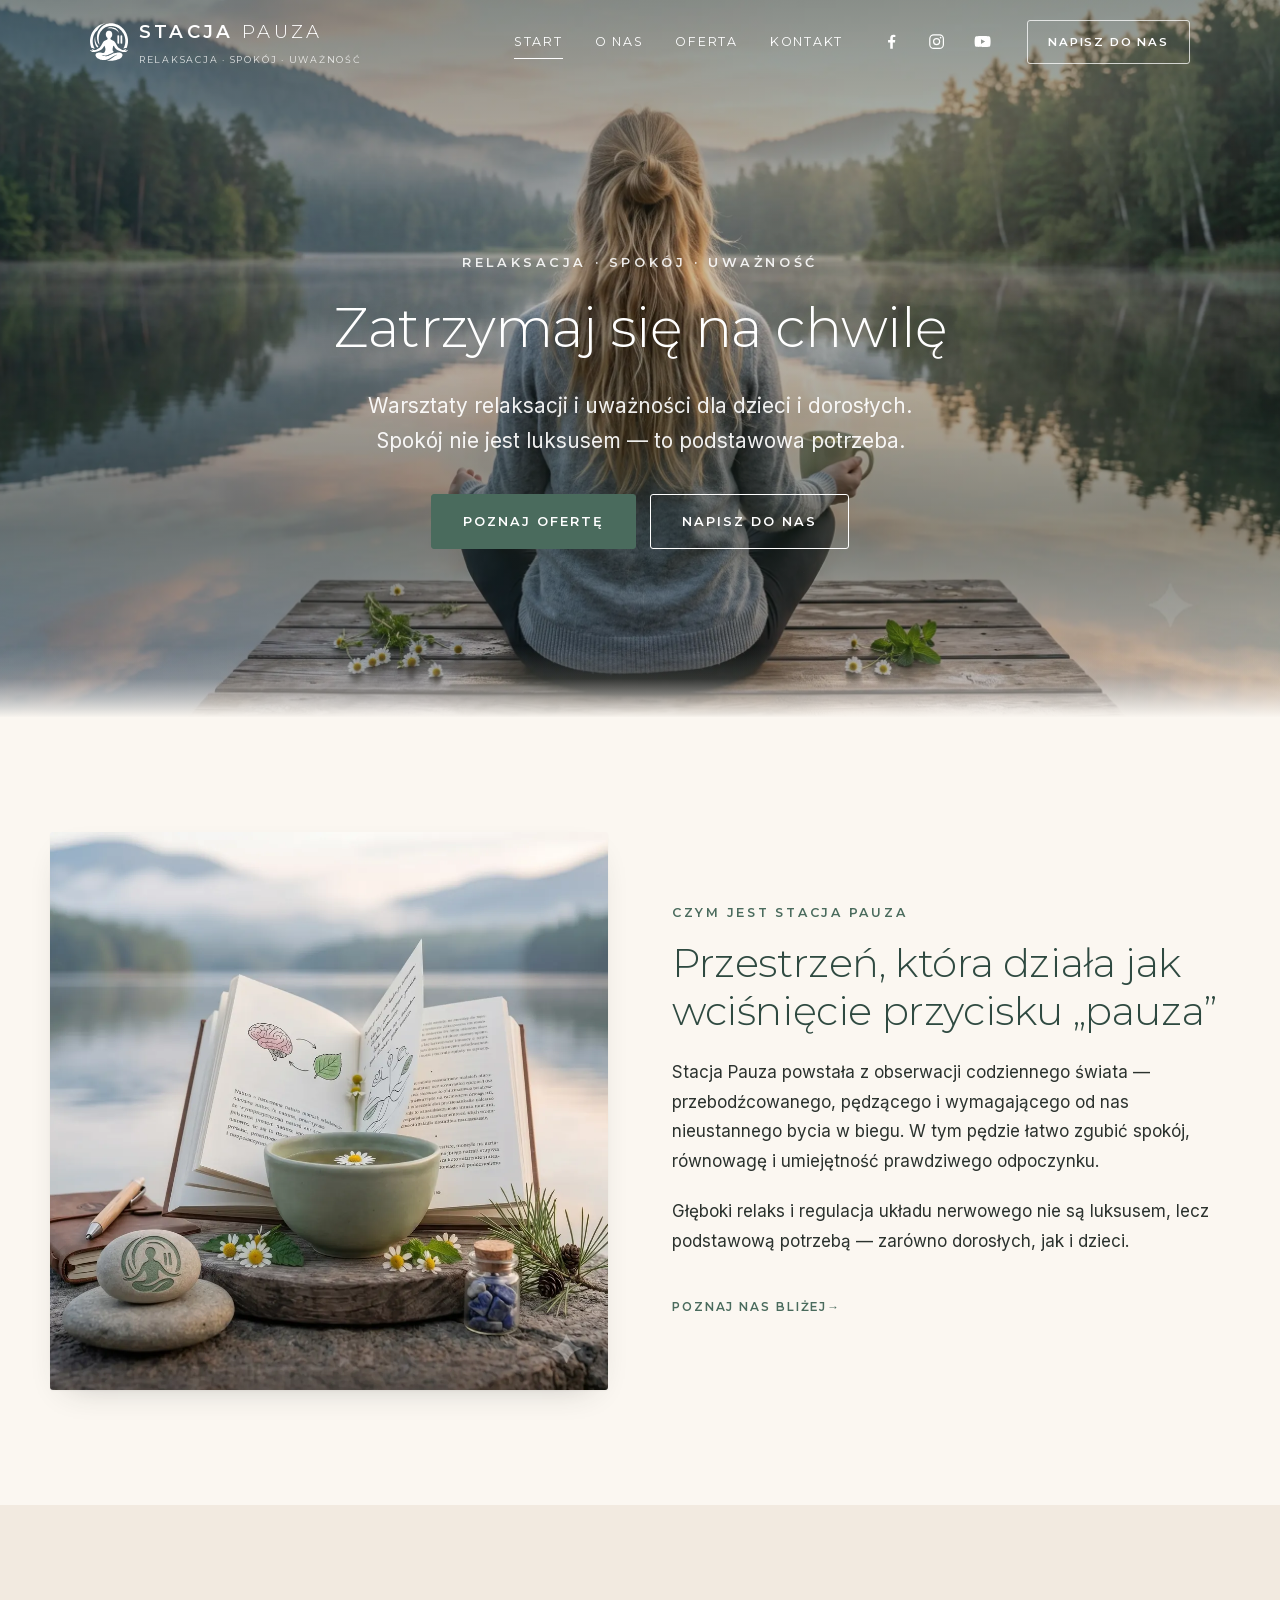
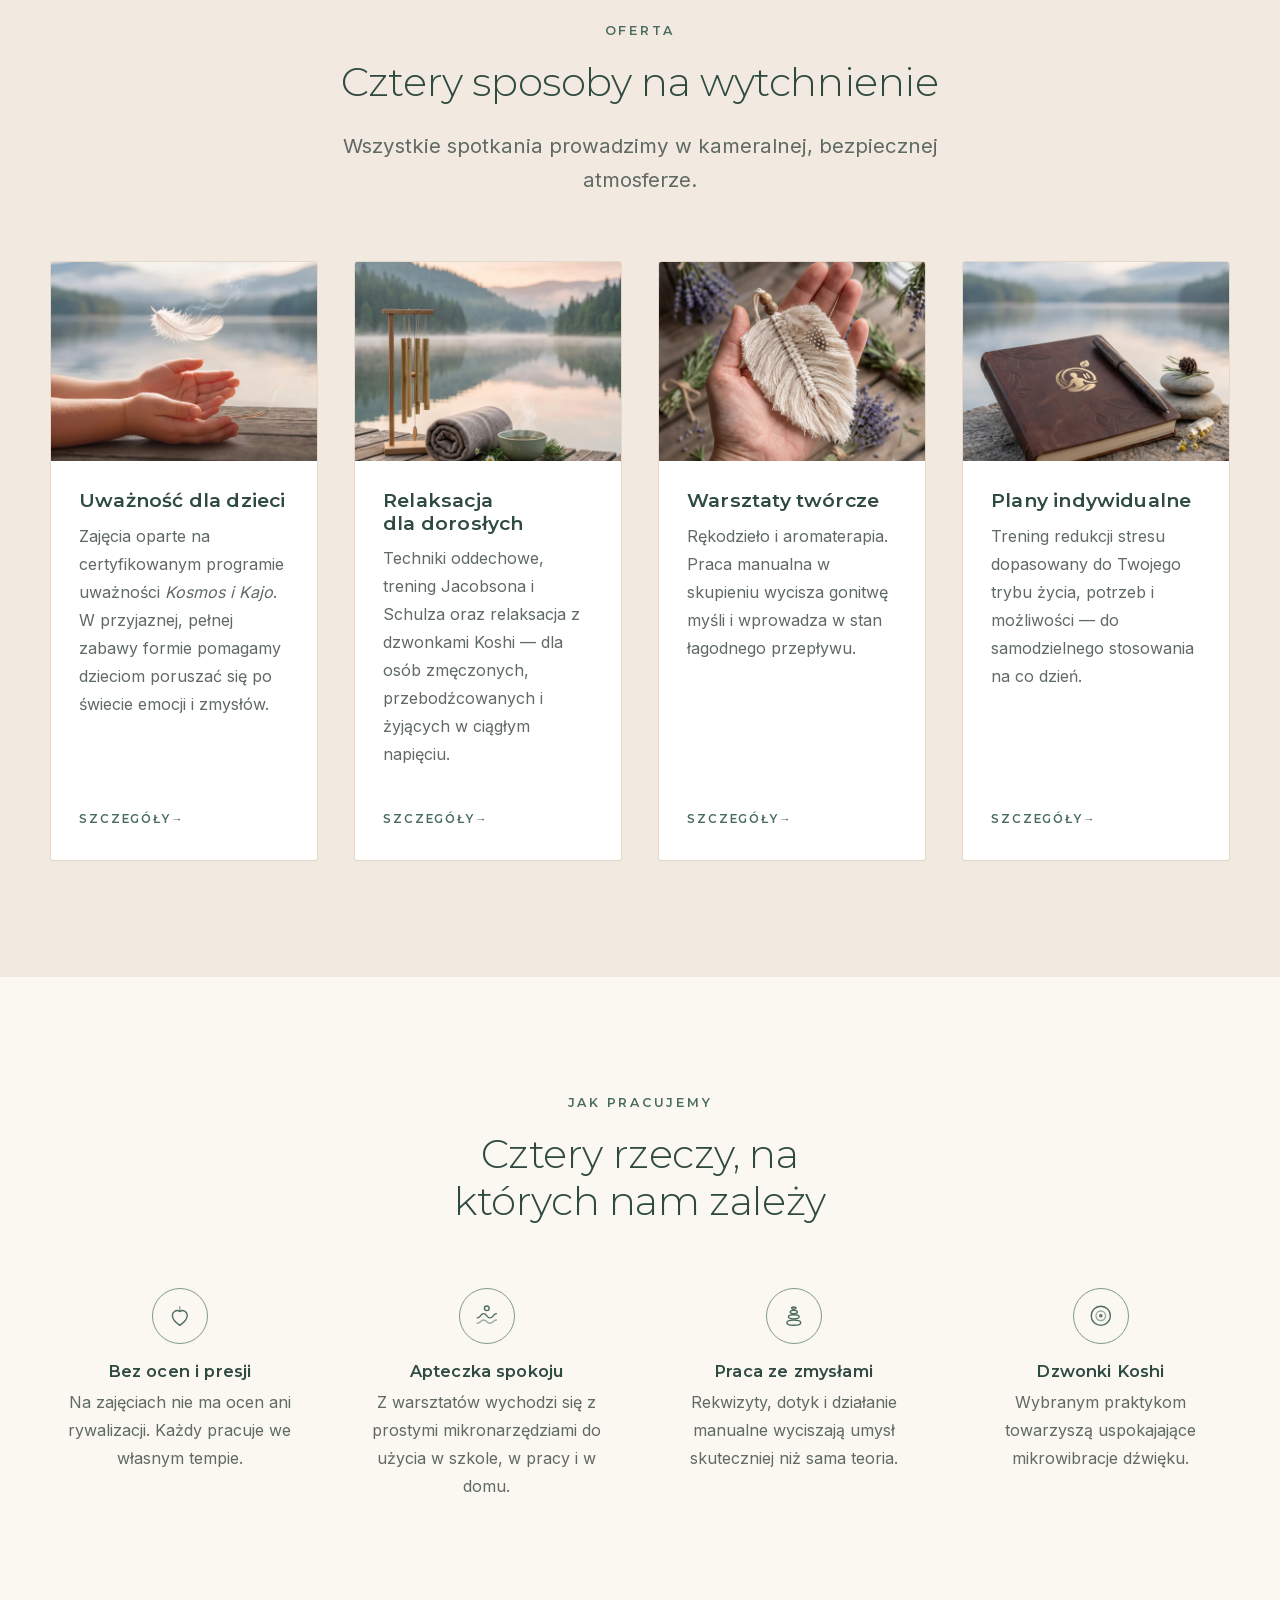
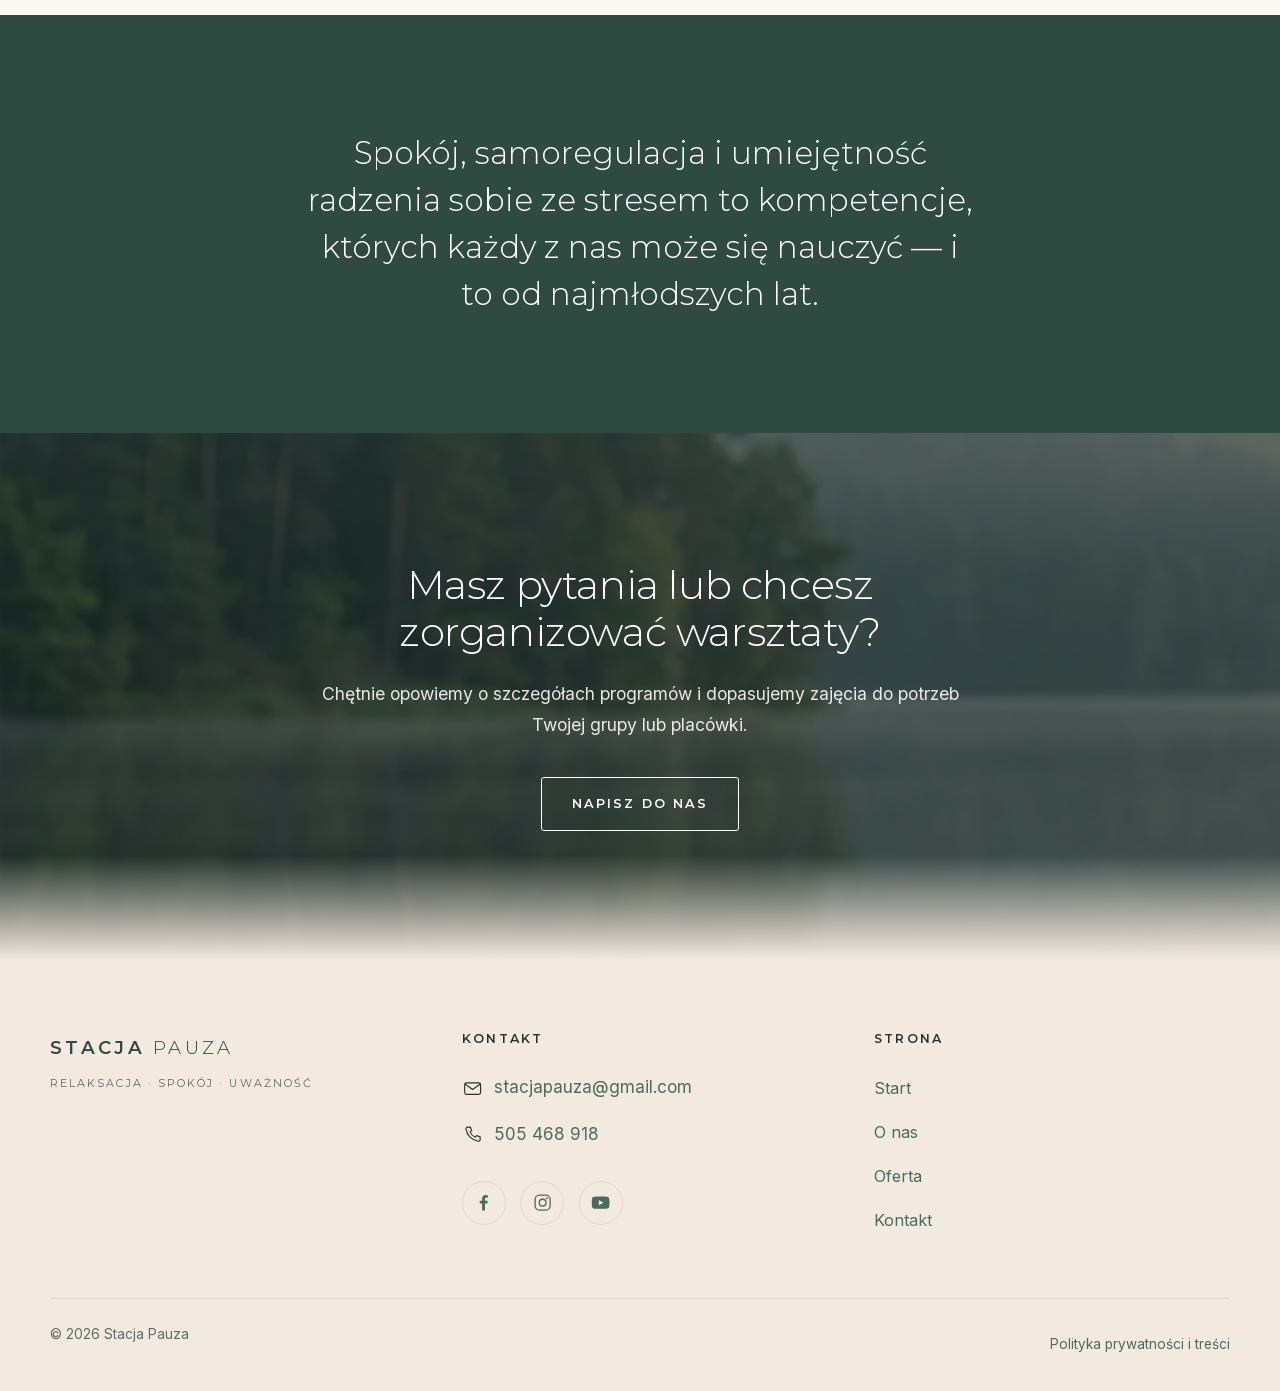
==== commit ee19940c: "Kanał YouTube w profilach społecznościowych" ====
--- a/index.html
+++ b/index.html
@@ -18,6 +18,25 @@
 
   <meta name="theme-color" content="#fbf7f1">
   <link rel="icon" href="/favicon.svg" type="image/svg+xml">
+  <script type="application/ld+json">
+{
+  "@context": "https://schema.org",
+  "@type": "Organization",
+  "name": "Stacja Pauza",
+  "url": "https://stacjapauza.pl/",
+  "description": "Warsztaty relaksacji i uważności dla dzieci i dorosłych — techniki oddechowe, aromaterapia i dźwięk dzwonków Koshi.",
+  "logo": "https://stacjapauza.pl/assets/img/logo-znak.svg",
+  "image": "https://stacjapauza.pl/assets/img/og.jpg",
+  "sameAs": [
+    "https://www.facebook.com/stacjapauza",
+    "https://www.instagram.com/stacjapauza/",
+    "https://www.youtube.com/@StacjaPauza"
+  ],
+  "email": "stacjapauza@gmail.com",
+  "telephone": "+48505468918"
+}
+  </script>
+
   <link rel="stylesheet" href="/assets/css/fonts.css">
   <link rel="stylesheet" href="/assets/css/style.css">
 </head>
@@ -74,6 +93,9 @@
       <rect x="3.5" y="3.5" width="17" height="17" rx="5"/>
       <circle cx="12" cy="12" r="3.8"/>
       <circle cx="17" cy="7" r="1.1" fill="currentColor" stroke="none"/>
+    </symbol>
+    <symbol id="i-youtube" viewBox="0 0 24 24" fill="currentColor">
+      <path fill-rule="evenodd" d="M21.6 7.2a2.5 2.5 0 0 0-1.76-1.77C18.27 5 12 5 12 5s-6.27 0-7.84.43A2.5 2.5 0 0 0 2.4 7.2 26 26 0 0 0 2 12a26 26 0 0 0 .4 4.8 2.5 2.5 0 0 0 1.76 1.77C5.73 19 12 19 12 19s6.27 0 7.84-.43a2.5 2.5 0 0 0 1.76-1.77A26 26 0 0 0 22 12a26 26 0 0 0-.4-4.8ZM10 15V9l5.2 3Z"/>
     </symbol>
   </svg>
 
@@ -101,6 +123,7 @@
         <span class="site-nav__social">
           <a href="https://www.facebook.com/stacjapauza" aria-label="Facebook" rel="noopener" target="_blank"><svg class="icon" aria-hidden="true"><use href="#i-facebook"></use></svg></a>
           <a href="https://www.instagram.com/stacjapauza/" aria-label="Instagram" rel="noopener" target="_blank"><svg class="icon" aria-hidden="true"><use href="#i-instagram"></use></svg></a>
+          <a href="https://www.youtube.com/@StacjaPauza" aria-label="YouTube" rel="noopener" target="_blank"><svg class="icon" aria-hidden="true"><use href="#i-youtube"></use></svg></a>
         </span>
         <a class="btn btn--sm site-nav__cta" href="/contact.html">Napisz do nas</a>
       </nav>
@@ -271,7 +294,7 @@
           <li><svg class="icon" aria-hidden="true"><use href="#i-mail"></use></svg><a href="mailto:stacjapauza@gmail.com">stacjapauza@gmail.com</a></li>
           <li><svg class="icon" aria-hidden="true"><use href="#i-telefon"></use></svg><a href="tel:+48505468918">505 468 918</a></li>
         </ul>
-        <p class="social"><a href="https://www.facebook.com/stacjapauza" aria-label="Facebook" rel="noopener" target="_blank"><svg class="icon" aria-hidden="true"><use href="#i-facebook"></use></svg></a><a href="https://www.instagram.com/stacjapauza/" aria-label="Instagram" rel="noopener" target="_blank"><svg class="icon" aria-hidden="true"><use href="#i-instagram"></use></svg></a></p>
+        <p class="social"><a href="https://www.facebook.com/stacjapauza" aria-label="Facebook" rel="noopener" target="_blank"><svg class="icon" aria-hidden="true"><use href="#i-facebook"></use></svg></a><a href="https://www.instagram.com/stacjapauza/" aria-label="Instagram" rel="noopener" target="_blank"><svg class="icon" aria-hidden="true"><use href="#i-instagram"></use></svg></a><a href="https://www.youtube.com/@StacjaPauza" aria-label="YouTube" rel="noopener" target="_blank"><svg class="icon" aria-hidden="true"><use href="#i-youtube"></use></svg></a></p>
       </div>
 
       <div class="site-footer__col">
